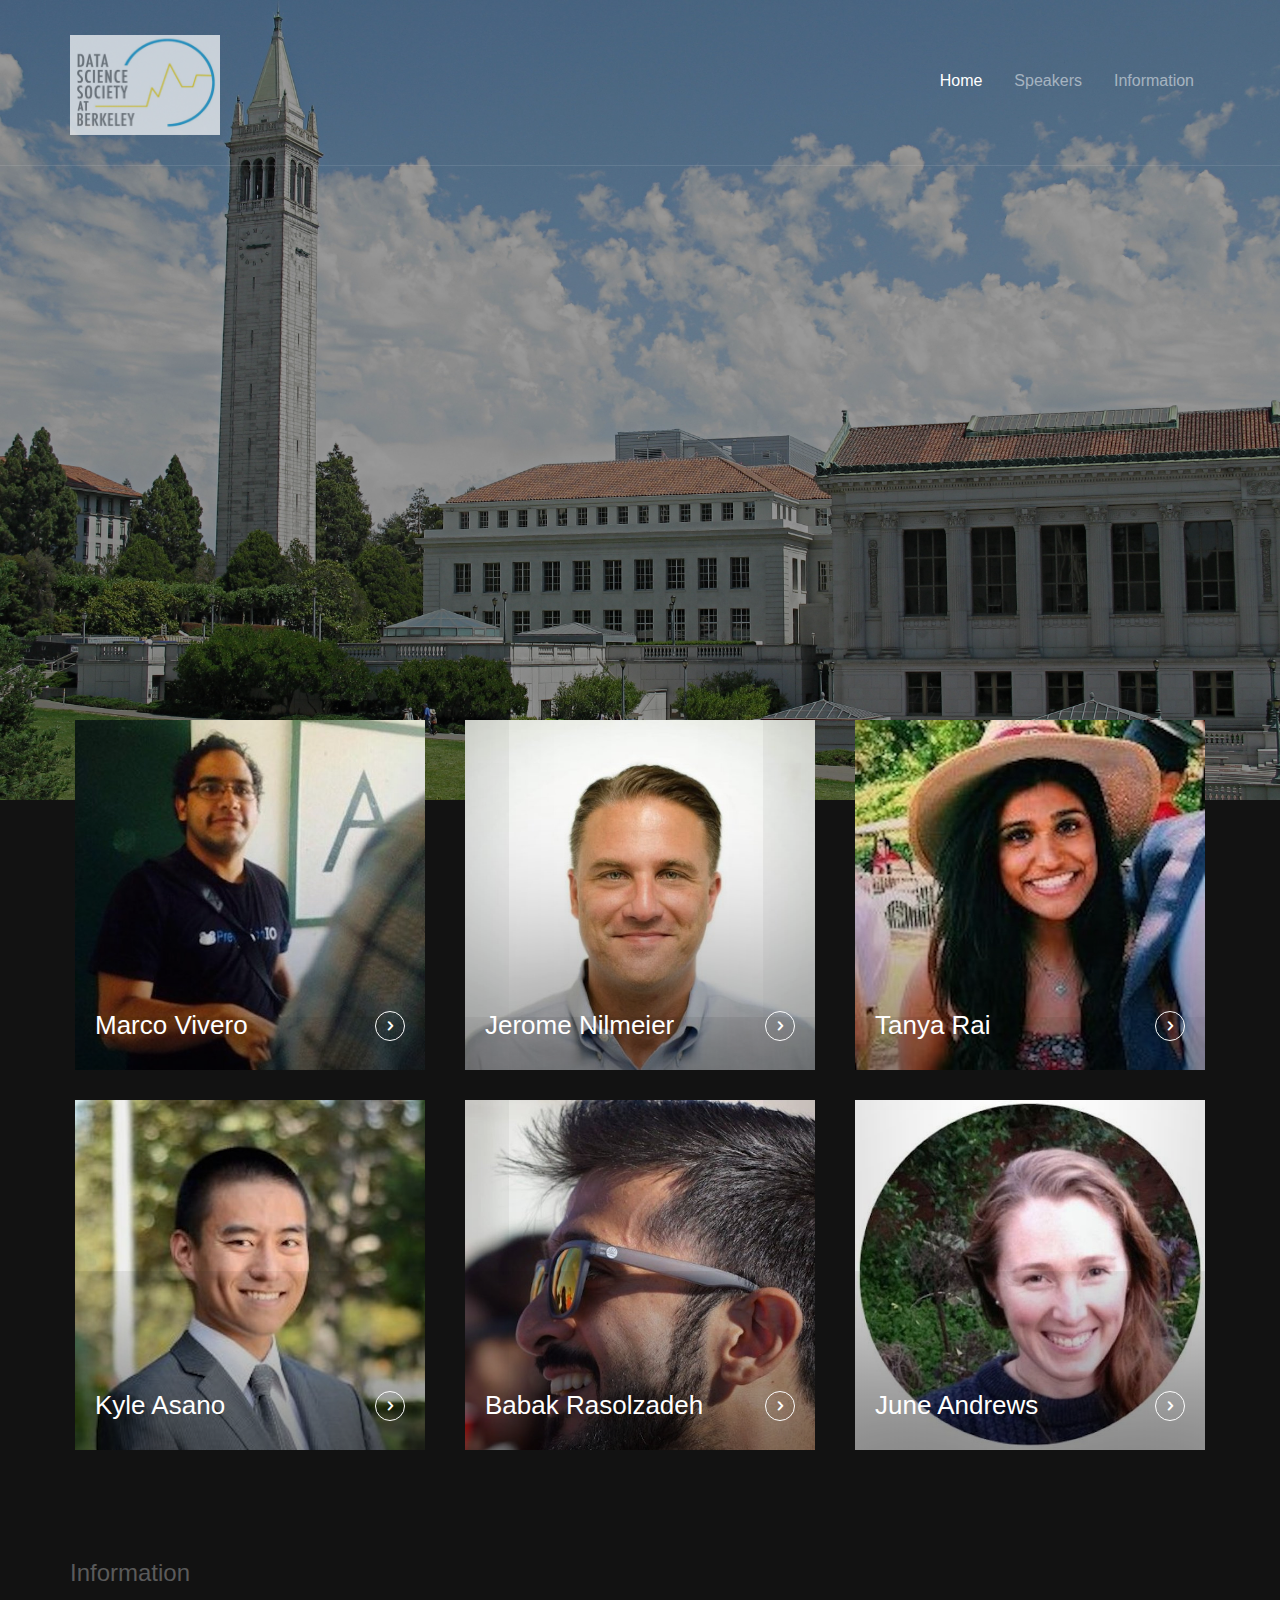
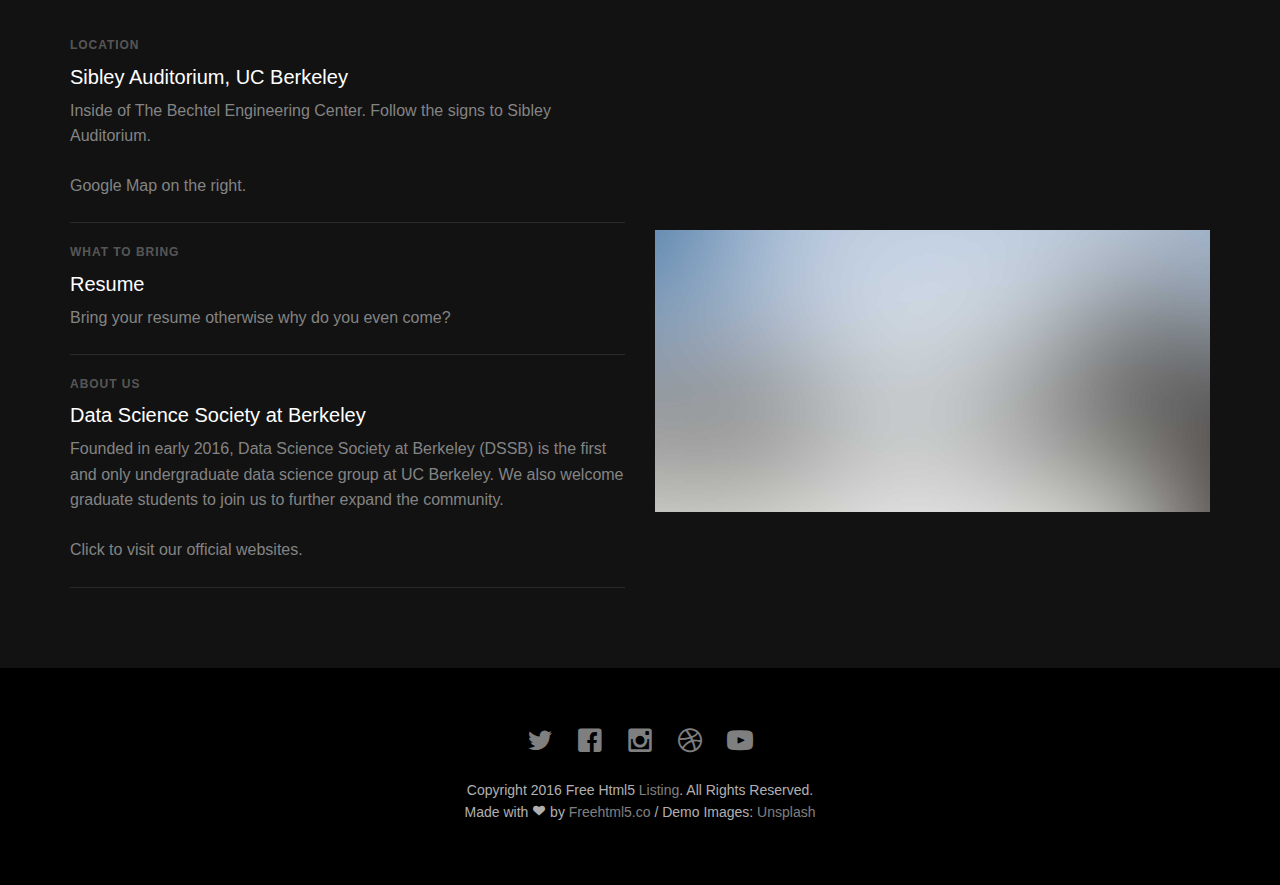
==== listing/index.html @ 156d8759 "updated google map" ====
<!DOCTYPE html>
<!--[if lt IE 7]>      <html class="no-js lt-ie9 lt-ie8 lt-ie7"> <![endif]-->
<!--[if IE 7]>         <html class="no-js lt-ie9 lt-ie8"> <![endif]-->
<!--[if IE 8]>         <html class="no-js lt-ie9"> <![endif]-->
<!--[if gt IE 8]><!--> <html class="no-js"> <!--<![endif]-->
	<head>
	<meta charset="utf-8">
	<meta http-equiv="X-UA-Compatible" content="IE=edge">
	<title>Listing &mdash; 100% Free Fully Responsive HTML5 Template by FREEHTML5.co</title>
	<meta name="viewport" content="width=device-width, initial-scale=1">
	<meta name="description" content="Free HTML5 Template by FREEHTML5.CO" />
	<meta name="keywords" content="free html5, free template, free bootstrap, html5, css3, mobile first, responsive" />
	<meta name="author" content="FREEHTML5.CO" />

  <!-- 
	//////////////////////////////////////////////////////

	FREE HTML5 TEMPLATE 
	DESIGNED & DEVELOPED by FREEHTML5.CO
		
	Website: 		http://freehtml5.co/
	Email: 			info@freehtml5.co
	Twitter: 		http://twitter.com/fh5co
	Facebook: 		https://www.facebook.com/fh5co

	//////////////////////////////////////////////////////
	 -->

  	<!-- Facebook and Twitter integration -->
	<meta property="og:title" content=""/>
	<meta property="og:image" content=""/>
	<meta property="og:url" content=""/>
	<meta property="og:site_name" content=""/>
	<meta property="og:description" content=""/>
	<meta name="twitter:title" content="" />
	<meta name="twitter:image" content="" />
	<meta name="twitter:url" content="" />
	<meta name="twitter:card" content="" />

	<!-- Place favicon.ico and apple-touch-icon.png in the root directory -->
	<link rel="shortcut icon" href="favicon.ico">

	<!-- <link href='https://fonts.googleapis.com/css?family=Open+Sans:400,700,300' rel='stylesheet' type='text/css'> -->
	
	<!-- Animate.css -->
	<link rel="stylesheet" href="css/animate.css">
	<!-- Icomoon Icon Fonts-->
	<link rel="stylesheet" href="css/icomoon.css">
	<!-- Bootstrap  -->
	<link rel="stylesheet" href="css/bootstrap.css">
	<!-- Superfish -->
	<link rel="stylesheet" href="css/superfish.css">

	<link rel="stylesheet" href="css/style.css">


	<!-- Modernizr JS -->
	<script src="js/modernizr-2.6.2.min.js"></script>
	<!-- FOR IE9 below -->
	<!--[if lt IE 9]>
	<script src="js/respond.min.js"></script>
	<![endif]-->

	</head>
	<body>
		<div id="fh5co-wrapper">
		<div id="fh5co-page">
		<div id="fh5co-header">
			<header id="fh5co-header-section">
				<div class="container">
					<div class="nav-header">
						<a href="#" class="js-fh5co-nav-toggle fh5co-nav-toggle"><i></i></a>
						<h1 id="fh5co-logo"><a href="index.html"><img src="images/dssb_logo.jpg" alt="Data Science Society at Berkeley" width="150" height="100" id="dssb_logo"></a></h1>
						<!-- START #fh5co-menu-wrap -->
						<nav id="fh5co-menu-wrap" role="navigation">
							<ul class="sf-menu" id="fh5co-primary-menu">
								<li class="active">
									<a href="#home">Home</a>
								</li>
								<li>
									<a href="#speakers">Speakers</a>
								</li>
								<li>
									<a href="#info">Information</a>
								</li>
							</ul>
						</nav>
					</div>
				</div>
			</header>
			
		</div>
		
		
		<div class="fh5co-hero" id="home">
			<div class="fh5co-overlay"></div>
			<div class="fh5co-cover text-center" data-stellar-background-ratio="0.5" style="background-image: url(images/ucberkeley_campus.jpg);">
				<div class="desc animate-box">
					<h2><strong>Data Science Career Panel</strong></h2>
					<h4>Saturday, December 3rd, Sibley Auditorium, UC Berkeley</h4>
					<!-- <span>Lovely Crafted by <a href="http://frehtml5.co/" target="_blank" class="fh5co-site-name">FREEHTML5.co</a></span> -->
					<span><a class="btn btn-primary btn-lg" href="#speakers">Get Started</a></span>
				</div>
			</div>
		</div>


		<div class="fh5co-listing" id="speakers">
			<div class="container">
				<div class="row">
					<div class="col-md-4 col-sm-4 fh5co-item-wrap">
						<a class="fh5co-listing-item">
							<img src="images/marco_vivero.jpg" alt="Marco Vivero" class="img-responsive">
							<div class="fh5co-listing-copy">
								<h2>Marco Vivero</h2>
								<span class="icon">
									<i class="icon-chevron-right"></i>
								</span>
							</div>
						</a>
					</div>
					<div class="col-md-4 col-sm-4 fh5co-item-wrap">
						<a class="fh5co-listing-item">
							<img src="images/jerome_nilmeier.jpg" alt="Jerome Nilmeier" class="img-responsive">
							<div class="fh5co-listing-copy">
								<h2>Jerome Nilmeier</h2>
								<span class="icon">
									<i class="icon-chevron-right"></i>
								</span>
							</div>
						</a>
					</div>
					<div class="col-md-4 col-sm-4 fh5co-item-wrap">
						<a class="fh5co-listing-item">
							<img src="images/tanya_rai.jpg" alt="Tanya Rai" class="img-responsive">
							<div class="fh5co-listing-copy">
								<h2>Tanya Rai</h2>
								<span class="icon">
									<i class="icon-chevron-right"></i>
								</span>
							</div>
						</a>
					</div>
					
					<!-- END 3 row -->

					<div class="col-md-4 col-sm-4 fh5co-item-wrap">
						<a class="fh5co-listing-item">
							<img src="images/kyle_asano.jpg" alt="Kyle Asano" class="img-responsive">
							<div class="fh5co-listing-copy">
								<h2>Kyle Asano</h2>
								<span class="icon">
									<i class="icon-chevron-right"></i>
								</span>
							</div>
						</a>
					</div>
					<div class="col-md-4 col-sm-4 fh5co-item-wrap">
						<a class="fh5co-listing-item">
							<img src="images/babak_rasolzadeh.jpg" alt="Babak Rasolzadeh" class="img-responsive">
							<div class="fh5co-listing-copy">
								<h2>Babak Rasolzadeh</h2>
								<span class="icon">
									<i class="icon-chevron-right"></i>
								</span>
							</div>
						</a>
					</div>
					<div class="col-md-4 col-sm-4 fh5co-item-wrap">
						<a class="fh5co-listing-item">
							<img src="images/june_andrews.jpg" alt="June Andrews" class="img-responsive">
							<div class="fh5co-listing-copy">
								<h2>June Andrews</h2>
								<span class="icon">
									<i class="icon-chevron-right"></i>
								</span>
							</div>
						</a>
					</div>
					<!-- END 3 row -->


				</div>
			</div>
		</div>


		<div class="fh5co-section" id="info">
			<div class="container">
				<div class="row">
					<div class="col-md-6 fh5co-news">
						<h3>Information</h3>
						<ul>
							<li>
								<a href="https://www.google.com/maps/dir//37.8740258,-122.2583907/@37.8723093,-122.2579789,15z?hl=en">
									<span class="fh5co-date">Location</span>
									<h3>Sibley Auditorium, UC Berkeley</h3>
									<p>Inside of The Bechtel Engineering Center. Follow the signs to Sibley Auditorium.</p>
									<p>Google Map on the right.</p>
								</a>
							</li>
							<li>
								<a href="#">
									<span class="fh5co-date">What to Bring</span>
									<h3>Resume</h3>
									<p>Bring your resume otherwise why do you even come?</p>
								</a>
							</li>
							<li>
								<a href="http://dssberkeley.org">
									<span class="fh5co-date">About Us</span>
									<h3>Data Science Society at Berkeley</h3>
									<p>Founded in early 2016, Data Science Society at Berkeley (DSSB) is the first and only undergraduate data science group at UC Berkeley. We also welcome graduate students to join us to further expand the community.</p>
									<p>Click to visit our official websites.</p>
								</a>
							</li>
						</ul>
					</div>
					<div class="col-md-6 fh5co-testimonial">
						<div class="map height-250">
			                <iframe id="google-map" width="100%" height="100%" frameborder="0" scrolling="no" marginheight="0" marginwidth="0" src="https://maps.google.com/maps?f=q&amp;source=s_q&amp;hl=en&amp;geocode=&amp;q=Sibley,+Auditorium,+Berkeley,+CA&amp;aq=0&amp;oq=twitter&amp;sll=37.8713074,-122.261338,17&amp;sspn=0.128789,0.264187&amp;ie=UTF8&amp;hq=Wheeler,+Hall,+Berkeley,+CA&amp;t=m&amp;z=15&amp;iwloc=A&amp;output=embed"></iframe>
			                <br />
			                <small>
			                    <a href="https://maps.google.com/maps?f=q&amp;source=embed&amp;hl=en&amp;geocode=&amp;q=Wheeler,+Hall,+Berkeley,+CA&amp;aq=0&amp;oq=twitter&amp;sll=37.8713074,-122.261338,17&amp;sspn=0.128789,0.264187&amp;ie=UTF8&amp;hq=Wheeler,+Hall,+Berkeley,+CA&amp;t=m&amp;z=15&amp;iwloc=A"></a>
			                </small>
			                </iframe>
			            </div>
			            <div id="dssb height-250">
			            	<img src="images/cover_bg_1.jpg" alt="Free HTML5 Bootstrap Template by FreeHTML5.co" class="img-responsive">
			            </div>
					</div>
				</div>
			</div>
		</div>
		
		<footer>
			<div id="footer">
				<div class="container">
					<div class="row">
						<div class="col-md-6 col-md-offset-3 text-center">
							<p class="fh5co-social-icons">
								<a href="#"><i class="icon-twitter2"></i></a>
								<a href="#"><i class="icon-facebook2"></i></a>
								<a href="#"><i class="icon-instagram"></i></a>
								<a href="#"><i class="icon-dribbble2"></i></a>
								<a href="#"><i class="icon-youtube"></i></a>
							</p>
							<p>Copyright 2016 Free Html5 <a href="#">Listing</a>. All Rights Reserved. <br>Made with <i class="icon-heart3"></i> by <a href="http://freehtml5.co/" target="_blank">Freehtml5.co</a> / Demo Images: <a href="https://unsplash.com/" target="_blank">Unsplash</a></p>
						</div>
					</div>
				</div>
			</div>
		</footer>
	

	</div>
	<!-- END fh5co-page -->

	</div>
	<!-- END fh5co-wrapper -->

	<!-- jQuery -->


	<script src="js/jquery.min.js"></script>
	<!-- jQuery Easing -->
	<script src="js/jquery.easing.1.3.js"></script>
	<!-- Bootstrap -->
	<script src="js/bootstrap.min.js"></script>
	<!-- Waypoints -->
	<script src="js/jquery.waypoints.min.js"></script>
	<!-- Stellar -->
	<script src="js/jquery.stellar.min.js"></script>
	<!-- Superfish -->
	<script src="js/hoverIntent.js"></script>
	<script src="js/superfish.js"></script>

	<!-- Main JS -->
	<script src="js/main.js"></script>

	</body>
</html>
---- listing/css/icomoon.css ----
@font-face {
    font-family: 'icomoon';
    src:    url('fonts/icomoon.eot?1oniuf');
    src:    url('fonts/icomoon.eot?1oniuf#iefix') format('embedded-opentype'),
        url('fonts/icomoon.ttf?1oniuf') format('truetype'),
        url('fonts/icomoon.woff?1oniuf') format('woff'),
        url('fonts/icomoon.svg?1oniuf#icomoon') format('svg');
    font-weight: normal;
    font-style: normal;
}

[class^="icon-"], [class*=" icon-"] {
    /* use !important to prevent issues with browser extensions that change fonts */
    font-family: 'icomoon' !important;
    speak: none;
    font-style: normal;
    font-weight: normal;
    font-variant: normal;
    text-transform: none;
    line-height: 1;

    /* Better Font Rendering =========== */
    -webkit-font-smoothing: antialiased;
    -moz-osx-font-smoothing: grayscale;
}

.icon-mobile:before {
    content: "\e000";
}
.icon-laptop:before {
    content: "\e001";
}
.icon-desktop:before {
    content: "\e002";
}
.icon-tablet:before {
    content: "\e003";
}
.icon-phone:before {
    content: "\e004";
}
.icon-document:before {
    content: "\e005";
}
.icon-documents:before {
    content: "\e006";
}
.icon-search:before {
    content: "\e007";
}
.icon-clipboard:before {
    content: "\e008";
}
.icon-newspaper:before {
    content: "\e009";
}
.icon-notebook:before {
    content: "\e00a";
}
.icon-book-open:before {
    content: "\e00b";
}
.icon-browser:before {
    content: "\e00c";
}
.icon-calendar:before {
    content: "\e00d";
}
.icon-presentation:before {
    content: "\e00e";
}
.icon-picture:before {
    content: "\e00f";
}
.icon-pictures:before {
    content: "\e010";
}
.icon-video:before {
    content: "\e011";
}
.icon-camera:before {
    content: "\e012";
}
.icon-printer:before {
    content: "\e013";
}
.icon-toolbox:before {
    content: "\e014";
}
.icon-briefcase:before {
    content: "\e015";
}
.icon-wallet:before {
    content: "\e016";
}
.icon-gift:before {
    content: "\e017";
}
.icon-bargraph:before {
    content: "\e018";
}
.icon-grid:before {
    content: "\e019";
}
.icon-expand:before {
    content: "\e01a";
}
.icon-focus:before {
    content: "\e01b";
}
.icon-edit:before {
    content: "\e01c";
}
.icon-adjustments:before {
    content: "\e01d";
}
.icon-ribbon:before {
    content: "\e01e";
}
.icon-hourglass:before {
    content: "\e01f";
}
.icon-lock:before {
    content: "\e020";
}
.icon-megaphone:before {
    content: "\e021";
}
.icon-shield:before {
    content: "\e022";
}
.icon-trophy:before {
    content: "\e023";
}
.icon-flag:before {
    content: "\e024";
}
.icon-map:before {
    content: "\e025";
}
.icon-puzzle:before {
    content: "\e026";
}
.icon-basket:before {
    content: "\e027";
}
.icon-envelope:before {
    content: "\e028";
}
.icon-streetsign:before {
    content: "\e029";
}
.icon-telescope:before {
    content: "\e02a";
}
.icon-gears:before {
    content: "\e02b";
}
.icon-key:before {
    content: "\e02c";
}
.icon-paperclip:before {
    content: "\e02d";
}
.icon-attachment:before {
    content: "\e02e";
}
.icon-pricetags:before {
    content: "\e02f";
}
.icon-lightbulb:before {
    content: "\e030";
}
.icon-layers:before {
    content: "\e031";
}
.icon-pencil:before {
    content: "\e032";
}
.icon-tools:before {
    content: "\e033";
}
.icon-tools-2:before {
    content: "\e034";
}
.icon-scissors:before {
    content: "\e035";
}
.icon-paintbrush:before {
    content: "\e036";
}
.icon-magnifying-glass:before {
    content: "\e037";
}
.icon-circle-compass:before {
    content: "\e038";
}
.icon-linegraph:before {
    content: "\e039";
}
.icon-mic:before {
    content: "\e03a";
}
.icon-strategy:before {
    content: "\e03b";
}
.icon-beaker:before {
    content: "\e03c";
}
.icon-caution:before {
    content: "\e03d";
}
.icon-recycle:before {
    content: "\e03e";
}
.icon-anchor:before {
    content: "\e03f";
}
.icon-profile-male:before {
    content: "\e040";
}
.icon-profile-female:before {
    content: "\e041";
}
.icon-bike:before {
    content: "\e042";
}
.icon-wine:before {
    content: "\e043";
}
.icon-hotairballoon:before {
    content: "\e044";
}
.icon-globe:before {
    content: "\e045";
}
.icon-genius:before {
    content: "\e046";
}
.icon-map-pin:before {
    content: "\e047";
}
.icon-dial:before {
    content: "\e048";
}
.icon-chat:before {
    content: "\e049";
}
.icon-heart:before {
    content: "\e04a";
}
.icon-cloud:before {
    content: "\e04b";
}
.icon-upload:before {
    content: "\e04c";
}
.icon-download:before {
    content: "\e04d";
}
.icon-target:before {
    content: "\e04e";
}
.icon-hazardous:before {
    content: "\e04f";
}
.icon-piechart:before {
    content: "\e050";
}
.icon-speedometer:before {
    content: "\e051";
}
.icon-global:before {
    content: "\e052";
}
.icon-compass:before {
    content: "\e053";
}
.icon-lifesaver:before {
    content: "\e054";
}
.icon-clock:before {
    content: "\e055";
}
.icon-aperture:before {
    content: "\e056";
}
.icon-quote:before {
    content: "\e057";
}
.icon-scope:before {
    content: "\e058";
}
.icon-alarmclock:before {
    content: "\e059";
}
.icon-refresh:before {
    content: "\e05a";
}
.icon-happy:before {
    content: "\e05b";
}
.icon-sad:before {
    content: "\e05c";
}
.icon-facebook:before {
    content: "\e05d";
}
.icon-twitter:before {
    content: "\e05e";
}
.icon-googleplus:before {
    content: "\e05f";
}
.icon-rss:before {
    content: "\e060";
}
.icon-tumblr:before {
    content: "\e061";
}
.icon-linkedin:before {
    content: "\e062";
}
.icon-dribbble:before {
    content: "\e063";
}
.icon-box2:before {
    content: "\ea82";
}
.icon-write:before {
    content: "\ea83";
}
.icon-clock2:before {
    content: "\ea84";
}
.icon-reply2:before {
    content: "\ea85";
}
.icon-reply-all2:before {
    content: "\ea86";
}
.icon-forward2:before {
    content: "\ea87";
}
.icon-flag2:before {
    content: "\ea88";
}
.icon-search2:before {
    content: "\ea89";
}
.icon-trash2:before {
    content: "\ea8a";
}
.icon-envelope2:before {
    content: "\ea8b";
}
.icon-bubble:before {
    content: "\ea8c";
}
.icon-bubbles:before {
    content: "\ea8d";
}
.icon-user2:before {
    content: "\ea8e";
}
.icon-users2:before {
    content: "\ea8f";
}
.icon-cloud2:before {
    content: "\ea90";
}
.icon-download2:before {
    content: "\ea91";
}
.icon-upload2:before {
    content: "\ea92";
}
.icon-rain:before {
    content: "\ea93";
}
.icon-sun:before {
    content: "\ea94";
}
.icon-moon2:before {
    content: "\ea95";
}
.icon-bell2:before {
    content: "\ea96";
}
.icon-folder2:before {
    content: "\ea97";
}
.icon-pin2:before {
    content: "\ea98";
}
.icon-sound2:before {
    content: "\ea99";
}
.icon-microphone:before {
    content: "\ea9a";
}
.icon-camera2:before {
    content: "\ea9b";
}
.icon-image2:before {
    content: "\ea9c";
}
.icon-cog2:before {
    content: "\ea9d";
}
.icon-calendar2:before {
    content: "\ea9e";
}
.icon-book2:before {
    content: "\ea9f";
}
.icon-map-marker:before {
    content: "\eaa0";
}
.icon-store:before {
    content: "\eaa1";
}
.icon-support:before {
    content: "\eaa2";
}
.icon-tag2:before {
    content: "\eaa3";
}
.icon-heart2:before {
    content: "\eaa4";
}
.icon-video-camera:before {
    content: "\eaa5";
}
.icon-trophy2:before {
    content: "\eaa6";
}
.icon-cart:before {
    content: "\eaa7";
}
.icon-eye2:before {
    content: "\eaa8";
}
.icon-cancel:before {
    content: "\eaa9";
}
.icon-chart:before {
    content: "\eaaa";
}
.icon-target2:before {
    content: "\eaab";
}
.icon-printer2:before {
    content: "\eaac";
}
.icon-location2:before {
    content: "\eaad";
}
.icon-bookmark2:before {
    content: "\eaae";
}
.icon-monitor:before {
    content: "\eaaf";
}
.icon-cross2:before {
    content: "\eab0";
}
.icon-plus2:before {
    content: "\eab1";
}
.icon-left:before {
    content: "\eab2";
}
.icon-up:before {
    content: "\eab3";
}
.icon-browser2:before {
    content: "\eab4";
}
.icon-windows:before {
    content: "\eab5";
}
.icon-switch2:before {
    content: "\eab6";
}
.icon-dashboard:before {
    content: "\eab7";
}
.icon-play:before {
    content: "\eab8";
}
.icon-fast-forward:before {
    content: "\eab9";
}
.icon-next:before {
    content: "\eaba";
}
.icon-refresh2:before {
    content: "\eabb";
}
.icon-film:before {
    content: "\eabc";
}
.icon-home2:before {
    content: "\eabd";
}
.icon-add-to-list:before {
    content: "\e901";
}
.icon-classic-computer:before {
    content: "\e902";
}
.icon-controller-fast-backward:before {
    content: "\e903";
}
.icon-creative-commons-attribution:before {
    content: "\e904";
}
.icon-creative-commons-noderivs:before {
    content: "\e905";
}
.icon-creative-commons-noncommercial-eu:before {
    content: "\e906";
}
.icon-creative-commons-noncommercial-us:before {
    content: "\e907";
}
.icon-creative-commons-public-domain:before {
    content: "\e908";
}
.icon-creative-commons-remix:before {
    content: "\e909";
}
.icon-creative-commons-share:before {
    content: "\e90a";
}
.icon-creative-commons-sharealike:before {
    content: "\e90b";
}
.icon-creative-commons:before {
    content: "\e90c";
}
.icon-document-landscape:before {
    content: "\e90d";
}
.icon-remove-user:before {
    content: "\e90e";
}
.icon-warning:before {
    content: "\e90f";
}
.icon-arrow-bold-down:before {
    content: "\e910";
}
.icon-arrow-bold-left:before {
    content: "\e911";
}
.icon-arrow-bold-right:before {
    content: "\e912";
}
.icon-arrow-bold-up:before {
    content: "\e913";
}
.icon-arrow-down:before {
    content: "\e914";
}
.icon-arrow-left:before {
    content: "\e915";
}
.icon-arrow-long-down:before {
    content: "\e916";
}
.icon-arrow-long-left:before {
    content: "\e917";
}
.icon-arrow-long-right:before {
    content: "\e918";
}
.icon-arrow-long-up:before {
    content: "\e919";
}
.icon-arrow-right:before {
    content: "\e91a";
}
.icon-arrow-up:before {
    content: "\e91b";
}
.icon-arrow-with-circle-down:before {
    content: "\e91c";
}
.icon-arrow-with-circle-left:before {
    content: "\e91d";
}
.icon-arrow-with-circle-right:before {
    content: "\e91e";
}
.icon-arrow-with-circle-up:before {
    content: "\e91f";
}
.icon-bookmark:before {
    content: "\e920";
}
.icon-bookmarks:before {
    content: "\e921";
}
.icon-chevron-down:before {
    content: "\e922";
}
.icon-chevron-left:before {
    content: "\e923";
}
.icon-chevron-right:before {
    content: "\e924";
}
.icon-chevron-small-down:before {
    content: "\e925";
}
.icon-chevron-small-left:before {
    content: "\e926";
}
.icon-chevron-small-right:before {
    content: "\e927";
}
.icon-chevron-small-up:before {
    content: "\e928";
}
.icon-chevron-thin-down:before {
    content: "\e929";
}
.icon-chevron-thin-left:before {
    content: "\e92a";
}
.icon-chevron-thin-right:before {
    content: "\e92b";
}
.icon-chevron-thin-up:before {
    content: "\e92c";
}
.icon-chevron-up:before {
    content: "\e92d";
}
.icon-chevron-with-circle-down:before {
    content: "\e92e";
}
.icon-chevron-with-circle-left:before {
    content: "\e92f";
}
.icon-chevron-with-circle-right:before {
    content: "\e930";
}
.icon-chevron-with-circle-up:before {
    content: "\e931";
}
.icon-cloud3:before {
    content: "\e932";
}
.icon-controller-fast-forward:before {
    content: "\e933";
}
.icon-controller-jump-to-start:before {
    content: "\e934";
}
.icon-controller-next:before {
    content: "\e935";
}
.icon-controller-paus:before {
    content: "\e936";
}
.icon-controller-play:before {
    content: "\e937";
}
.icon-controller-record:before {
    content: "\e938";
}
.icon-controller-stop:before {
    content: "\e939";
}
.icon-controller-volume:before {
    content: "\e93a";
}
.icon-dot-single:before {
    content: "\e93b";
}
.icon-dots-three-horizontal:before {
    content: "\e93c";
}
.icon-dots-three-vertical:before {
    content: "\e93d";
}
.icon-dots-two-horizontal:before {
    content: "\e93e";
}
.icon-dots-two-vertical:before {
    content: "\e93f";
}
.icon-download3:before {
    content: "\e940";
}
.icon-emoji-flirt:before {
    content: "\e941";
}
.icon-flow-branch:before {
    content: "\e942";
}
.icon-flow-cascade:before {
    content: "\e943";
}
.icon-flow-line:before {
    content: "\e944";
}
.icon-flow-parallel:before {
    content: "\e945";
}
.icon-flow-tree:before {
    content: "\e946";
}
.icon-install:before {
    content: "\e947";
}
.icon-layers2:before {
    content: "\e948";
}
.icon-open-book:before {
    content: "\e949";
}
.icon-resize-100:before {
    content: "\e94a";
}
.icon-resize-full-screen:before {
    content: "\e94b";
}
.icon-save:before {
    content: "\e94c";
}
.icon-select-arrows:before {
    content: "\e94d";
}
.icon-sound-mute:before {
    content: "\e94e";
}
.icon-sound:before {
    content: "\e94f";
}
.icon-trash:before {
    content: "\e950";
}
.icon-triangle-down:before {
    content: "\e951";
}
.icon-triangle-left:before {
    content: "\e952";
}
.icon-triangle-right:before {
    content: "\e953";
}
.icon-triangle-up:before {
    content: "\e954";
}
.icon-uninstall:before {
    content: "\e955";
}
.icon-upload-to-cloud:before {
    content: "\e956";
}
.icon-upload3:before {
    content: "\e957";
}
.icon-add-user:before {
    content: "\e958";
}
.icon-address:before {
    content: "\e959";
}
.icon-adjust:before {
    content: "\e95a";
}
.icon-air:before {
    content: "\e95b";
}
.icon-aircraft-landing:before {
    content: "\e95c";
}
.icon-aircraft-take-off:before {
    content: "\e95d";
}
.icon-aircraft:before {
    content: "\e95e";
}
.icon-align-bottom:before {
    content: "\e95f";
}
.icon-align-horizontal-middle:before {
    content: "\e960";
}
.icon-align-left:before {
    content: "\e961";
}
.icon-align-right:before {
    content: "\e962";
}
.icon-align-top:before {
    content: "\e963";
}
.icon-align-vertical-middle:before {
    content: "\e964";
}
.icon-archive:before {
    content: "\e965";
}
.icon-area-graph:before {
    content: "\e966";
}
.icon-attachment2:before {
    content: "\e967";
}
.icon-awareness-ribbon:before {
    content: "\e968";
}
.icon-back-in-time:before {
    content: "\e969";
}
.icon-back:before {
    content: "\e96a";
}
.icon-bar-graph:before {
    content: "\e96b";
}
.icon-battery:before {
    content: "\e96c";
}
.icon-beamed-note:before {
    content: "\e96d";
}
.icon-bell:before {
    content: "\e96e";
}
.icon-blackboard:before {
    content: "\e96f";
}
.icon-block:before {
    content: "\e970";
}
.icon-book:before {
    content: "\e971";
}
.icon-bowl:before {
    content: "\e972";
}
.icon-box:before {
    content: "\e973";
}
.icon-briefcase2:before {
    content: "\e974";
}
.icon-browser3:before {
    content: "\e975";
}
.icon-brush:before {
    content: "\e976";
}
.icon-bucket:before {
    content: "\e977";
}
.icon-cake:before {
    content: "\e978";
}
.icon-calculator:before {
    content: "\e979";
}
.icon-calendar3:before {
    content: "\e97a";
}
.icon-camera3:before {
    content: "\e97b";
}
.icon-ccw:before {
    content: "\e97c";
}
.icon-chat2:before {
    content: "\e97d";
}
.icon-check:before {
    content: "\e97e";
}
.icon-circle-with-cross:before {
    content: "\e97f";
}
.icon-circle-with-minus:before {
    content: "\e980";
}
.icon-circle-with-plus:before {
    content: "\e981";
}
.icon-circle:before {
    content: "\e982";
}
.icon-circular-graph:before {
    content: "\e983";
}
.icon-clapperboard:before {
    content: "\e984";
}
.icon-clipboard2:before {
    content: "\e985";
}
.icon-clock3:before {
    content: "\e986";
}
.icon-code:before {
    content: "\e987";
}
.icon-cog:before {
    content: "\e988";
}
.icon-colours:before {
    content: "\e989";
}
.icon-compass2:before {
    content: "\e98a";
}
.icon-copy:before {
    content: "\e98b";
}
.icon-credit-card:before {
    content: "\e98c";
}
.icon-credit:before {
    content: "\e98d";
}
.icon-cross:before {
    content: "\e98e";
}
.icon-cup:before {
    content: "\e98f";
}
.icon-cw:before {
    content: "\e990";
}
.icon-cycle:before {
    content: "\e991";
}
.icon-database:before {
    content: "\e992";
}
.icon-dial-pad:before {
    content: "\e993";
}
.icon-direction:before {
    content: "\e994";
}
.icon-document2:before {
    content: "\e995";
}
.icon-documents2:before {
    content: "\e996";
}
.icon-drink:before {
    content: "\e997";
}
.icon-drive:before {
    content: "\e998";
}
.icon-drop:before {
    content: "\e999";
}
.icon-edit2:before {
    content: "\e99a";
}
.icon-email:before {
    content: "\e99b";
}
.icon-emoji-happy:before {
    content: "\e99c";
}
.icon-emoji-neutral:before {
    content: "\e99d";
}
.icon-emoji-sad:before {
    content: "\e99e";
}
.icon-erase:before {
    content: "\e99f";
}
.icon-eraser:before {
    content: "\e9a0";
}
.icon-export:before {
    content: "\e9a1";
}
.icon-eye:before {
    content: "\e9a2";
}
.icon-feather:before {
    content: "\e9a3";
}
.icon-flag3:before {
    content: "\e9a4";
}
.icon-flash:before {
    content: "\e9a5";
}
.icon-flashlight:before {
    content: "\e9a6";
}
.icon-flat-brush:before {
    content: "\e9a7";
}
.icon-folder-images:before {
    content: "\e9a8";
}
.icon-folder-music:before {
    content: "\e9a9";
}
.icon-folder-video:before {
    content: "\e9aa";
}
.icon-folder:before {
    content: "\e9ab";
}
.icon-forward:before {
    content: "\e9ac";
}
.icon-funnel:before {
    content: "\e9ad";
}
.icon-game-controller:before {
    content: "\e9ae";
}
.icon-gauge:before {
    content: "\e9af";
}
.icon-globe2:before {
    content: "\e9b0";
}
.icon-graduation-cap:before {
    content: "\e9b1";
}
.icon-grid2:before {
    content: "\e9b2";
}
.icon-hair-cross:before {
    content: "\e9b3";
}
.icon-hand:before {
    content: "\e9b4";
}
.icon-heart-outlined:before {
    content: "\e9b5";
}
.icon-heart3:before {
    content: "\e9b6";
}
.icon-help-with-circle:before {
    content: "\e9b7";
}
.icon-help:before {
    content: "\e9b8";
}
.icon-home:before {
    content: "\e9b9";
}
.icon-hour-glass:before {
    content: "\e9ba";
}
.icon-image-inverted:before {
    content: "\e9bb";
}
.icon-image:before {
    content: "\e9bc";
}
.icon-images:before {
    content: "\e9bd";
}
.icon-inbox:before {
    content: "\e9be";
}
.icon-infinity:before {
    content: "\e9bf";
}
.icon-info-with-circle:before {
    content: "\e9c0";
}
.icon-info:before {
    content: "\e9c1";
}
.icon-key2:before {
    content: "\e9c2";
}
.icon-keyboard:before {
    content: "\e9c3";
}
.icon-lab-flask:before {
    content: "\e9c4";
}
.icon-landline:before {
    content: "\e9c5";
}
.icon-language:before {
    content: "\e9c6";
}
.icon-laptop2:before {
    content: "\e9c7";
}
.icon-leaf:before {
    content: "\e9c8";
}
.icon-level-down:before {
    content: "\e9c9";
}
.icon-level-up:before {
    content: "\e9ca";
}
.icon-lifebuoy:before {
    content: "\e9cb";
}
.icon-light-bulb:before {
    content: "\e9cc";
}
.icon-light-down:before {
    content: "\e9cd";
}
.icon-light-up:before {
    content: "\e9ce";
}
.icon-line-graph:before {
    content: "\e9cf";
}
.icon-link:before {
    content: "\e9d0";
}
.icon-list:before {
    content: "\e9d1";
}
.icon-location-pin:before {
    content: "\e9d2";
}
.icon-location:before {
    content: "\e9d3";
}
.icon-lock-open:before {
    content: "\e9d4";
}
.icon-lock2:before {
    content: "\e9d5";
}
.icon-log-out:before {
    content: "\e9d6";
}
.icon-login:before {
    content: "\e9d7";
}
.icon-loop:before {
    content: "\e9d8";
}
.icon-magnet:before {
    content: "\e9d9";
}
.icon-magnifying-glass2:before {
    content: "\e9da";
}
.icon-mail:before {
    content: "\e9db";
}
.icon-man:before {
    content: "\e9dc";
}
.icon-map2:before {
    content: "\e9dd";
}
.icon-mask:before {
    content: "\e9de";
}
.icon-medal:before {
    content: "\e9df";
}
.icon-megaphone2:before {
    content: "\e9e0";
}
.icon-menu:before {
    content: "\e9e1";
}
.icon-message:before {
    content: "\e9e2";
}
.icon-mic2:before {
    content: "\e9e3";
}
.icon-minus:before {
    content: "\e9e4";
}
.icon-mobile2:before {
    content: "\e9e5";
}
.icon-modern-mic:before {
    content: "\e9e6";
}
.icon-moon:before {
    content: "\e9e7";
}
.icon-mouse:before {
    content: "\e9e8";
}
.icon-music:before {
    content: "\e9e9";
}
.icon-network:before {
    content: "\e9ea";
}
.icon-new-message:before {
    content: "\e9eb";
}
.icon-new:before {
    content: "\e9ec";
}
.icon-news:before {
    content: "\e9ed";
}
.icon-note:before {
    content: "\e9ee";
}
.icon-notification:before {
    content: "\e9ef";
}
.icon-old-mobile:before {
    content: "\e9f0";
}
.icon-old-phone:before {
    content: "\e9f1";
}
.icon-palette:before {
    content: "\e9f2";
}
.icon-paper-plane:before {
    content: "\e9f3";
}
.icon-pencil2:before {
    content: "\e9f4";
}
.icon-phone2:before {
    content: "\e9f5";
}
.icon-pie-chart:before {
    content: "\e9f6";
}
.icon-pin:before {
    content: "\e9f7";
}
.icon-plus:before {
    content: "\e9f8";
}
.icon-popup:before {
    content: "\e9f9";
}
.icon-power-plug:before {
    content: "\e9fa";
}
.icon-price-ribbon:before {
    content: "\e9fb";
}
.icon-price-tag:before {
    content: "\e9fc";
}
.icon-print:before {
    content: "\e9fd";
}
.icon-progress-empty:before {
    content: "\e9fe";
}
.icon-progress-full:before {
    content: "\e9ff";
}
.icon-progress-one:before {
    content: "\ea00";
}
.icon-progress-two:before {
    content: "\ea01";
}
.icon-publish:before {
    content: "\ea02";
}
.icon-quote2:before {
    content: "\ea03";
}
.icon-radio:before {
    content: "\ea04";
}
.icon-reply-all:before {
    content: "\ea05";
}
.icon-reply:before {
    content: "\ea06";
}
.icon-retweet:before {
    content: "\ea07";
}
.icon-rocket:before {
    content: "\ea08";
}
.icon-round-brush:before {
    content: "\ea09";
}
.icon-rss2:before {
    content: "\ea0a";
}
.icon-ruler:before {
    content: "\ea0b";
}
.icon-scissors2:before {
    content: "\ea0c";
}
.icon-share-alternitive:before {
    content: "\ea0d";
}
.icon-share:before {
    content: "\ea0e";
}
.icon-shareable:before {
    content: "\ea0f";
}
.icon-shield2:before {
    content: "\ea10";
}
.icon-shop:before {
    content: "\ea11";
}
.icon-shopping-bag:before {
    content: "\ea12";
}
.icon-shopping-basket:before {
    content: "\ea13";
}
.icon-shopping-cart:before {
    content: "\ea14";
}
.icon-shuffle:before {
    content: "\ea15";
}
.icon-signal:before {
    content: "\ea16";
}
.icon-sound-mix:before {
    content: "\ea17";
}
.icon-sports-club:before {
    content: "\ea18";
}
.icon-spreadsheet:before {
    content: "\ea19";
}
.icon-squared-cross:before {
    content: "\ea1a";
}
.icon-squared-minus:before {
    content: "\ea1b";
}
.icon-squared-plus:before {
    content: "\ea1c";
}
.icon-star-outlined:before {
    content: "\ea1d";
}
.icon-star:before {
    content: "\ea1e";
}
.icon-stopwatch:before {
    content: "\ea1f";
}
.icon-suitcase:before {
    content: "\ea20";
}
.icon-swap:before {
    content: "\ea21";
}
.icon-sweden:before {
    content: "\ea22";
}
.icon-switch:before {
    content: "\ea23";
}
.icon-tablet2:before {
    content: "\ea24";
}
.icon-tag:before {
    content: "\ea25";
}
.icon-text-document-inverted:before {
    content: "\ea26";
}
.icon-text-document:before {
    content: "\ea27";
}
.icon-text:before {
    content: "\ea28";
}
.icon-thermometer:before {
    content: "\ea29";
}
.icon-thumbs-down:before {
    content: "\ea2a";
}
.icon-thumbs-up:before {
    content: "\ea2b";
}
.icon-thunder-cloud:before {
    content: "\ea2c";
}
.icon-ticket:before {
    content: "\ea2d";
}
.icon-time-slot:before {
    content: "\ea2e";
}
.icon-tools2:before {
    content: "\ea2f";
}
.icon-traffic-cone:before {
    content: "\ea30";
}
.icon-tree:before {
    content: "\ea31";
}
.icon-trophy3:before {
    content: "\ea32";
}
.icon-tv:before {
    content: "\ea33";
}
.icon-typing:before {
    content: "\ea34";
}
.icon-unread:before {
    content: "\ea35";
}
.icon-untag:before {
    content: "\ea36";
}
.icon-user:before {
    content: "\ea37";
}
.icon-users:before {
    content: "\ea38";
}
.icon-v-card:before {
    content: "\ea39";
}
.icon-video2:before {
    content: "\ea3a";
}
.icon-vinyl:before {
    content: "\ea3b";
}
.icon-voicemail:before {
    content: "\ea3c";
}
.icon-wallet2:before {
    content: "\ea3d";
}
.icon-water:before {
    content: "\ea3e";
}
.icon-500px-with-circle:before {
    content: "\ea3f";
}
.icon-500px:before {
    content: "\ea40";
}
.icon-basecamp:before {
    content: "\ea41";
}
.icon-behance:before {
    content: "\ea42";
}
.icon-creative-cloud:before {
    content: "\ea43";
}
.icon-dropbox:before {
    content: "\ea44";
}
.icon-evernote:before {
    content: "\ea45";
}
.icon-flattr:before {
    content: "\ea46";
}
.icon-foursquare:before {
    content: "\ea47";
}
.icon-google-drive:before {
    content: "\ea48";
}
.icon-google-hangouts:before {
    content: "\ea49";
}
.icon-grooveshark:before {
    content: "\ea4a";
}
.icon-icloud:before {
    content: "\ea4b";
}
.icon-mixi:before {
    content: "\ea4c";
}
.icon-onedrive:before {
    content: "\ea4d";
}
.icon-paypal:before {
    content: "\ea4e";
}
.icon-picasa:before {
    content: "\ea4f";
}
.icon-qq:before {
    content: "\ea50";
}
.icon-rdio-with-circle:before {
    content: "\ea51";
}
.icon-renren:before {
    content: "\ea52";
}
.icon-scribd:before {
    content: "\ea53";
}
.icon-sina-weibo:before {
    content: "\ea54";
}
.icon-skype-with-circle:before {
    content: "\ea55";
}
.icon-skype:before {
    content: "\ea56";
}
.icon-slideshare:before {
    content: "\ea57";
}
.icon-smashing:before {
    content: "\ea58";
}
.icon-soundcloud:before {
    content: "\ea59";
}
.icon-spotify-with-circle:before {
    content: "\ea5a";
}
.icon-spotify:before {
    content: "\ea5b";
}
.icon-swarm:before {
    content: "\ea5c";
}
.icon-vine-with-circle:before {
    content: "\ea5d";
}
.icon-vine:before {
    content: "\ea5e";
}
.icon-vk-alternitive:before {
    content: "\ea5f";
}
.icon-vk-with-circle:before {
    content: "\ea60";
}
.icon-vk:before {
    content: "\ea61";
}
.icon-xing-with-circle:before {
    content: "\ea62";
}
.icon-xing:before {
    content: "\ea63";
}
.icon-yelp:before {
    content: "\ea64";
}
.icon-dribbble-with-circle:before {
    content: "\ea65";
}
.icon-dribbble2:before {
    content: "\ea66";
}
.icon-facebook-with-circle:before {
    content: "\ea67";
}
.icon-facebook2:before {
    content: "\ea68";
}
.icon-flickr-with-circle:before {
    content: "\ea69";
}
.icon-flickr:before {
    content: "\ea6a";
}
.icon-github-with-circle:before {
    content: "\ea6b";
}
.icon-github:before {
    content: "\ea6c";
}
.icon-google-with-circle:before {
    content: "\ea6d";
}
.icon-google:before {
    content: "\ea6e";
}
.icon-instagram-with-circle:before {
    content: "\ea6f";
}
.icon-instagram:before {
    content: "\ea70";
}
.icon-lastfm-with-circle:before {
    content: "\ea71";
}
.icon-lastfm:before {
    content: "\ea72";
}
.icon-linkedin-with-circle:before {
    content: "\ea73";
}
.icon-linkedin2:before {
    content: "\ea74";
}
.icon-pinterest-with-circle:before {
    content: "\ea75";
}
.icon-pinterest:before {
    content: "\ea76";
}
.icon-rdio:before {
    content: "\ea77";
}
.icon-stumbleupon-with-circle:before {
    content: "\ea78";
}
.icon-stumbleupon:before {
    content: "\ea79";
}
.icon-tumblr-with-circle:before {
    content: "\ea7a";
}
.icon-tumblr2:before {
    content: "\ea7b";
}
.icon-twitter-with-circle:before {
    content: "\ea7c";
}
.icon-twitter2:before {
    content: "\ea7d";
}
.icon-vimeo-with-circle:before {
    content: "\ea7e";
}
.icon-vimeo:before {
    content: "\ea7f";
}
.icon-youtube-with-circle:before {
    content: "\ea80";
}
.icon-youtube:before {
    content: "\ea81";
}
.icon-home3:before {
    content: "\eabe";
}
.icon-home22:before {
    content: "\eabf";
}
.icon-home32:before {
    content: "\eac0";
}
.icon-office:before {
    content: "\eac1";
}
.icon-newspaper2:before {
    content: "\eac2";
}
.icon-pencil3:before {
    content: "\eac3";
}
.icon-pencil22:before {
    content: "\eac4";
}
.icon-quill:before {
    content: "\eac5";
}
.icon-pen:before {
    content: "\eac6";
}
.icon-blog:before {
    content: "\eac7";
}
.icon-eyedropper:before {
    content: "\eac8";
}
.icon-droplet:before {
    content: "\eac9";
}
.icon-paint-format:before {
    content: "\eaca";
}
.icon-image3:before {
    content: "\eacb";
}
.icon-images2:before {
    content: "\eacc";
}
.icon-camera4:before {
    content: "\eacd";
}
.icon-headphones:before {
    content: "\eace";
}
.icon-music2:before {
    content: "\eacf";
}
.icon-play2:before {
    content: "\ead0";
}
.icon-film2:before {
    content: "\ead1";
}
.icon-video-camera2:before {
    content: "\ead2";
}
.icon-dice:before {
    content: "\ead3";
}
.icon-pacman:before {
    content: "\ead4";
}
.icon-spades:before {
    content: "\ead5";
}
.icon-clubs:before {
    content: "\ead6";
}
.icon-diamonds:before {
    content: "\ead7";
}
.icon-bullhorn:before {
    content: "\ead8";
}
.icon-connection:before {
    content: "\ead9";
}
.icon-podcast:before {
    content: "\eada";
}
.icon-feed:before {
    content: "\eadb";
}
.icon-mic3:before {
    content: "\eadc";
}
.icon-book3:before {
    content: "\eadd";
}
.icon-books:before {
    content: "\eade";
}
.icon-library:before {
    content: "\eadf";
}
.icon-file-text:before {
    content: "\eae0";
}
.icon-profile:before {
    content: "\eae1";
}
.icon-file-empty:before {
    content: "\eae2";
}
.icon-files-empty:before {
    content: "\eae3";
}
.icon-file-text2:before {
    content: "\eae4";
}
.icon-file-picture:before {
    content: "\eae5";
}
.icon-file-music:before {
    content: "\eae6";
}
.icon-file-play:before {
    content: "\eae7";
}
.icon-file-video:before {
    content: "\eae8";
}
.icon-file-zip:before {
    content: "\eae9";
}
.icon-copy2:before {
    content: "\eaea";
}
.icon-paste:before {
    content: "\eaeb";
}
.icon-stack:before {
    content: "\eaec";
}
.icon-folder3:before {
    content: "\eaed";
}
.icon-folder-open:before {
    content: "\eaee";
}
.icon-folder-plus:before {
    content: "\eaef";
}
.icon-folder-minus:before {
    content: "\eaf0";
}
.icon-folder-download:before {
    content: "\eaf1";
}
.icon-folder-upload:before {
    content: "\eaf2";
}
.icon-price-tag2:before {
    content: "\eaf3";
}
.icon-price-tags:before {
    content: "\eaf4";
}
.icon-barcode:before {
    content: "\eaf5";
}
.icon-qrcode:before {
    content: "\eaf6";
}
.icon-ticket2:before {
    content: "\eaf7";
}
.icon-cart2:before {
    content: "\eaf8";
}
.icon-coin-dollar:before {
    content: "\eaf9";
}
.icon-coin-euro:before {
    content: "\eafa";
}
.icon-coin-pound:before {
    content: "\eafb";
}
.icon-coin-yen:before {
    content: "\eafc";
}
.icon-credit-card2:before {
    content: "\eafd";
}
.icon-calculator2:before {
    content: "\eafe";
}
.icon-lifebuoy2:before {
    content: "\eaff";
}
.icon-phone3:before {
    content: "\eb00";
}
.icon-phone-hang-up:before {
    content: "\eb01";
}
.icon-address-book:before {
    content: "\eb02";
}
.icon-envelop:before {
    content: "\eb03";
}
.icon-pushpin:before {
    content: "\eb04";
}
.icon-location3:before {
    content: "\eb05";
}
.icon-location22:before {
    content: "\eb06";
}
.icon-compass3:before {
    content: "\eb07";
}
.icon-compass22:before {
    content: "\eb08";
}
.icon-map3:before {
    content: "\eb09";
}
.icon-map22:before {
    content: "\eb0a";
}
.icon-history:before {
    content: "\eb0b";
}
.icon-clock4:before {
    content: "\eb0c";
}
.icon-clock22:before {
    content: "\eb0d";
}
.icon-alarm:before {
    content: "\eb0e";
}
.icon-bell3:before {
    content: "\eb0f";
}
.icon-stopwatch2:before {
    content: "\eb10";
}
.icon-calendar4:before {
    content: "\eb11";
}
.icon-printer3:before {
    content: "\eb12";
}
.icon-keyboard2:before {
    content: "\eb13";
}
.icon-display:before {
    content: "\eb14";
}
.icon-laptop3:before {
    content: "\eb15";
}
.icon-mobile3:before {
    content: "\eb16";
}
.icon-mobile22:before {
    content: "\eb17";
}
.icon-tablet3:before {
    content: "\eb18";
}
.icon-tv2:before {
    content: "\eb19";
}
.icon-drawer:before {
    content: "\eb1a";
}
.icon-drawer2:before {
    content: "\eb1b";
}
.icon-box-add:before {
    content: "\eb1c";
}
.icon-box-remove:before {
    content: "\eb1d";
}
.icon-download4:before {
    content: "\eb1e";
}
.icon-upload4:before {
    content: "\eb1f";
}
.icon-floppy-disk:before {
    content: "\eb20";
}
.icon-drive2:before {
    content: "\eb21";
}
.icon-database2:before {
    content: "\eb22";
}
.icon-undo:before {
    content: "\eb23";
}
.icon-redo:before {
    content: "\eb24";
}
.icon-undo2:before {
    content: "\eb25";
}
.icon-redo2:before {
    content: "\eb26";
}
.icon-forward3:before {
    content: "\eb27";
}
.icon-reply3:before {
    content: "\eb28";
}
.icon-bubble2:before {
    content: "\eb29";
}
.icon-bubbles2:before {
    content: "\eb2a";
}
.icon-bubbles22:before {
    content: "\eb2b";
}
.icon-bubble22:before {
    content: "\eb2c";
}
.icon-bubbles3:before {
    content: "\eb2d";
}
.icon-bubbles4:before {
    content: "\eb2e";
}
.icon-user3:before {
    content: "\eb2f";
}
.icon-users3:before {
    content: "\eb30";
}
.icon-user-plus:before {
    content: "\eb31";
}
.icon-user-minus:before {
    content: "\eb32";
}
.icon-user-check:before {
    content: "\eb33";
}
.icon-user-tie:before {
    content: "\eb34";
}
.icon-quotes-left:before {
    content: "\eb35";
}
.icon-quotes-right:before {
    content: "\eb36";
}
.icon-hour-glass2:before {
    content: "\eb37";
}
.icon-spinner:before {
    content: "\eb38";
}
.icon-spinner2:before {
    content: "\eb39";
}
.icon-spinner3:before {
    content: "\eb3a";
}
.icon-spinner4:before {
    content: "\eb3b";
}
.icon-spinner5:before {
    content: "\eb3c";
}
.icon-spinner6:before {
    content: "\eb3d";
}
.icon-spinner7:before {
    content: "\eb3e";
}
.icon-spinner8:before {
    content: "\eb3f";
}
.icon-spinner9:before {
    content: "\eb40";
}
.icon-spinner10:before {
    content: "\eb41";
}
.icon-spinner11:before {
    content: "\eb42";
}
.icon-binoculars:before {
    content: "\eb43";
}
.icon-search3:before {
    content: "\eb44";
}
.icon-zoom-in:before {
    content: "\eb45";
}
.icon-zoom-out:before {
    content: "\eb46";
}
.icon-enlarge:before {
    content: "\eb47";
}
.icon-shrink:before {
    content: "\eb48";
}
.icon-enlarge2:before {
    content: "\eb49";
}
.icon-shrink2:before {
    content: "\eb4a";
}
.icon-key3:before {
    content: "\eb4b";
}
.icon-key22:before {
    content: "\eb4c";
}
.icon-lock3:before {
    content: "\eb4d";
}
.icon-unlocked:before {
    content: "\eb4e";
}
.icon-wrench:before {
    content: "\eb4f";
}
.icon-equalizer:before {
    content: "\eb50";
}
.icon-equalizer2:before {
    content: "\eb51";
}
.icon-cog3:before {
    content: "\eb52";
}
.icon-cogs:before {
    content: "\eb53";
}
.icon-hammer:before {
    content: "\eb54";
}
.icon-magic-wand:before {
    content: "\eb55";
}
.icon-aid-kit:before {
    content: "\eb56";
}
.icon-bug:before {
    content: "\eb57";
}
.icon-pie-chart2:before {
    content: "\eb58";
}
.icon-stats-dots:before {
    content: "\eb59";
}
.icon-stats-bars:before {
    content: "\eb5a";
}
.icon-stats-bars2:before {
    content: "\eb5b";
}
.icon-trophy4:before {
    content: "\eb5c";
}
.icon-gift2:before {
    content: "\eb5d";
}
.icon-glass:before {
    content: "\eb5e";
}
.icon-glass2:before {
    content: "\eb5f";
}
.icon-mug:before {
    content: "\eb60";
}
.icon-spoon-knife:before {
    content: "\eb61";
}
.icon-leaf2:before {
    content: "\eb62";
}
.icon-rocket2:before {
    content: "\eb63";
}
.icon-meter:before {
    content: "\eb64";
}
.icon-meter2:before {
    content: "\eb65";
}
.icon-hammer2:before {
    content: "\eb66";
}
.icon-fire:before {
    content: "\eb67";
}
.icon-lab:before {
    content: "\eb68";
}
.icon-magnet2:before {
    content: "\eb69";
}
.icon-bin:before {
    content: "\eb6a";
}
.icon-bin2:before {
    content: "\eb6b";
}
.icon-briefcase3:before {
    content: "\eb6c";
}
.icon-airplane:before {
    content: "\eb6d";
}
.icon-truck:before {
    content: "\eb6e";
}
.icon-road:before {
    content: "\eb6f";
}
.icon-accessibility:before {
    content: "\eb70";
}
.icon-target3:before {
    content: "\eb71";
}
.icon-shield3:before {
    content: "\eb72";
}
.icon-power:before {
    content: "\eb73";
}
.icon-switch3:before {
    content: "\eb74";
}
.icon-power-cord:before {
    content: "\eb75";
}
.icon-clipboard3:before {
    content: "\eb76";
}
.icon-list-numbered:before {
    content: "\eb77";
}
.icon-list2:before {
    content: "\eb78";
}
.icon-list22:before {
    content: "\eb79";
}
.icon-tree2:before {
    content: "\eb7a";
}
.icon-menu2:before {
    content: "\eb7b";
}
.icon-menu22:before {
    content: "\eb7c";
}
.icon-menu3:before {
    content: "\eb7d";
}
.icon-menu4:before {
    content: "\eb7e";
}
.icon-cloud4:before {
    content: "\eb7f";
}
.icon-cloud-download:before {
    content: "\eb80";
}
.icon-cloud-upload:before {
    content: "\eb81";
}
.icon-cloud-check:before {
    content: "\eb82";
}
.icon-download22:before {
    content: "\eb83";
}
.icon-upload22:before {
    content: "\eb84";
}
.icon-download32:before {
    content: "\eb85";
}
.icon-upload32:before {
    content: "\eb86";
}
.icon-sphere:before {
    content: "\eb87";
}
.icon-earth:before {
    content: "\eb88";
}
.icon-link2:before {
    content: "\eb89";
}
.icon-flag4:before {
    content: "\eb8a";
}
.icon-attachment3:before {
    content: "\eb8b";
}
.icon-eye3:before {
    content: "\eb8c";
}
.icon-eye-plus:before {
    content: "\eb8d";
}
.icon-eye-minus:before {
    content: "\eb8e";
}
.icon-eye-blocked:before {
    content: "\eb8f";
}
.icon-bookmark3:before {
    content: "\eb90";
}
.icon-bookmarks2:before {
    content: "\eb91";
}
.icon-sun2:before {
    content: "\eb92";
}
.icon-contrast:before {
    content: "\eb93";
}
.icon-brightness-contrast:before {
    content: "\eb94";
}
.icon-star-empty:before {
    content: "\eb95";
}
.icon-star-half:before {
    content: "\eb96";
}
.icon-star-full:before {
    content: "\eb97";
}
.icon-heart4:before {
    content: "\eb98";
}
.icon-heart-broken:before {
    content: "\eb99";
}
.icon-man2:before {
    content: "\eb9a";
}
.icon-woman:before {
    content: "\eb9b";
}
.icon-man-woman:before {
    content: "\eb9c";
}
.icon-happy2:before {
    content: "\eb9d";
}
.icon-happy22:before {
    content: "\eb9e";
}
.icon-smile:before {
    content: "\eb9f";
}
.icon-smile2:before {
    content: "\eba0";
}
.icon-tongue:before {
    content: "\eba1";
}
.icon-tongue2:before {
    content: "\eba2";
}
.icon-sad2:before {
    content: "\eba3";
}
.icon-sad22:before {
    content: "\eba4";
}
.icon-wink:before {
    content: "\eba5";
}
.icon-wink2:before {
    content: "\eba6";
}
.icon-grin:before {
    content: "\eba7";
}
.icon-grin2:before {
    content: "\eba8";
}
.icon-cool:before {
    content: "\eba9";
}
.icon-cool2:before {
    content: "\ebaa";
}
.icon-angry:before {
    content: "\ebab";
}
.icon-angry2:before {
    content: "\ebac";
}
.icon-evil:before {
    content: "\ebad";
}
.icon-evil2:before {
    content: "\ebae";
}
.icon-shocked:before {
    content: "\ebaf";
}
.icon-shocked2:before {
    content: "\ebb0";
}
.icon-baffled:before {
    content: "\ebb1";
}
.icon-baffled2:before {
    content: "\ebb2";
}
.icon-confused:before {
    content: "\ebb3";
}
.icon-confused2:before {
    content: "\ebb4";
}
.icon-neutral:before {
    content: "\ebb5";
}
.icon-neutral2:before {
    content: "\ebb6";
}
.icon-hipster:before {
    content: "\ebb7";
}
.icon-hipster2:before {
    content: "\ebb8";
}
.icon-wondering:before {
    content: "\ebb9";
}
.icon-wondering2:before {
    content: "\ebba";
}
.icon-sleepy:before {
    content: "\ebbb";
}
.icon-sleepy2:before {
    content: "\ebbc";
}
.icon-frustrated:before {
    content: "\ebbd";
}
.icon-frustrated2:before {
    content: "\ebbe";
}
.icon-crying:before {
    content: "\ebbf";
}
.icon-crying2:before {
    content: "\ebc0";
}
.icon-point-up:before {
    content: "\ebc1";
}
.icon-point-right:before {
    content: "\ebc2";
}
.icon-point-down:before {
    content: "\ebc3";
}
.icon-point-left:before {
    content: "\ebc4";
}
.icon-warning2:before {
    content: "\ebc5";
}
.icon-notification2:before {
    content: "\ebc6";
}
.icon-question:before {
    content: "\ebc7";
}
.icon-plus3:before {
    content: "\ebc8";
}
.icon-minus2:before {
    content: "\ebc9";
}
.icon-info2:before {
    content: "\ebca";
}
.icon-cancel-circle:before {
    content: "\ebcb";
}
.icon-blocked:before {
    content: "\ebcc";
}
.icon-cross3:before {
    content: "\ebcd";
}
.icon-checkmark:before {
    content: "\ebce";
}
.icon-checkmark2:before {
    content: "\ebcf";
}
.icon-spell-check:before {
    content: "\ebd0";
}
.icon-enter:before {
    content: "\ebd1";
}
.icon-exit:before {
    content: "\ebd2";
}
.icon-play22:before {
    content: "\ebd3";
}
.icon-pause:before {
    content: "\ebd4";
}
.icon-stop:before {
    content: "\ebd5";
}
.icon-previous:before {
    content: "\ebd6";
}
.icon-next2:before {
    content: "\ebd7";
}
.icon-backward:before {
    content: "\ebd8";
}
.icon-forward22:before {
    content: "\ebd9";
}
.icon-play3:before {
    content: "\ebda";
}
.icon-pause2:before {
    content: "\ebdb";
}
.icon-stop2:before {
    content: "\ebdc";
}
.icon-backward2:before {
    content: "\ebdd";
}
.icon-forward32:before {
    content: "\ebde";
}
.icon-first:before {
    content: "\ebdf";
}
.icon-last:before {
    content: "\ebe0";
}
.icon-previous2:before {
    content: "\ebe1";
}
.icon-next22:before {
    content: "\ebe2";
}
.icon-eject:before {
    content: "\ebe3";
}
.icon-volume-high:before {
    content: "\ebe4";
}
.icon-volume-medium:before {
    content: "\ebe5";
}
.icon-volume-low:before {
    content: "\ebe6";
}
.icon-volume-mute:before {
    content: "\ebe7";
}
.icon-volume-mute2:before {
    content: "\ebe8";
}
.icon-volume-increase:before {
    content: "\ebe9";
}
.icon-volume-decrease:before {
    content: "\ebea";
}
.icon-loop2:before {
    content: "\ebeb";
}
.icon-loop22:before {
    content: "\ebec";
}
.icon-infinite:before {
    content: "\ebed";
}
.icon-shuffle2:before {
    content: "\ebee";
}
.icon-arrow-up-left:before {
    content: "\ebef";
}
.icon-arrow-up2:before {
    content: "\ebf0";
}
.icon-arrow-up-right:before {
    content: "\ebf1";
}
.icon-arrow-right2:before {
    content: "\ebf2";
}
.icon-arrow-down-right:before {
    content: "\ebf3";
}
.icon-arrow-down2:before {
    content: "\ebf4";
}
.icon-arrow-down-left:before {
    content: "\ebf5";
}
.icon-arrow-left2:before {
    content: "\ebf6";
}
.icon-arrow-up-left2:before {
    content: "\ebf7";
}
.icon-arrow-up22:before {
    content: "\ebf8";
}
.icon-arrow-up-right2:before {
    content: "\ebf9";
}
.icon-arrow-right22:before {
    content: "\ebfa";
}
.icon-arrow-down-right2:before {
    content: "\ebfb";
}
.icon-arrow-down22:before {
    content: "\ebfc";
}
.icon-arrow-down-left2:before {
    content: "\ebfd";
}
.icon-arrow-left22:before {
    content: "\ebfe";
}
.icon-circle-up:before {
    content: "\e900";
}
.icon-circle-right:before {
    content: "\ebff";
}
.icon-circle-down:before {
    content: "\ec00";
}
.icon-circle-left:before {
    content: "\ec01";
}
.icon-tab:before {
    content: "\ec02";
}
.icon-move-up:before {
    content: "\ec03";
}
.icon-move-down:before {
    content: "\ec04";
}
.icon-sort-alpha-asc:before {
    content: "\ec05";
}
.icon-sort-alpha-desc:before {
    content: "\ec06";
}
.icon-sort-numeric-asc:before {
    content: "\ec07";
}
.icon-sort-numberic-desc:before {
    content: "\ec08";
}
.icon-sort-amount-asc:before {
    content: "\ec09";
}
.icon-sort-amount-desc:before {
    content: "\ec0a";
}
.icon-command:before {
    content: "\ec0b";
}
.icon-shift:before {
    content: "\ec0c";
}
.icon-ctrl:before {
    content: "\ec0d";
}
.icon-opt:before {
    content: "\ec0e";
}
.icon-checkbox-checked:before {
    content: "\ec0f";
}
.icon-checkbox-unchecked:before {
    content: "\ec10";
}
.icon-radio-checked:before {
    content: "\ec11";
}
.icon-radio-checked2:before {
    content: "\ec12";
}
.icon-radio-unchecked:before {
    content: "\ec13";
}
.icon-crop:before {
    content: "\ec14";
}
.icon-make-group:before {
    content: "\ec15";
}
.icon-ungroup:before {
    content: "\ec16";
}
.icon-scissors3:before {
    content: "\ec17";
}
.icon-filter:before {
    content: "\ec18";
}
.icon-font:before {
    content: "\ec19";
}
.icon-ligature:before {
    content: "\ec1a";
}
.icon-ligature2:before {
    content: "\ec1b";
}
.icon-text-height:before {
    content: "\ec1c";
}
.icon-text-width:before {
    content: "\ec1d";
}
.icon-font-size:before {
    content: "\ec1e";
}
.icon-bold:before {
    content: "\ec1f";
}
.icon-underline:before {
    content: "\ec20";
}
.icon-italic:before {
    content: "\ec21";
}
.icon-strikethrough:before {
    content: "\ec22";
}
.icon-omega:before {
    content: "\ec23";
}
.icon-sigma:before {
    content: "\ec24";
}
.icon-page-break:before {
    content: "\ec25";
}
.icon-superscript:before {
    content: "\ec26";
}
.icon-subscript:before {
    content: "\ec27";
}
.icon-superscript2:before {
    content: "\ec28";
}
.icon-subscript2:before {
    content: "\ec29";
}
.icon-text-color:before {
    content: "\ec2a";
}
.icon-pagebreak:before {
    content: "\ec2b";
}
.icon-clear-formatting:before {
    content: "\ec2c";
}
.icon-table:before {
    content: "\ec2d";
}
.icon-table2:before {
    content: "\ec2e";
}
.icon-insert-template:before {
    content: "\ec2f";
}
.icon-pilcrow:before {
    content: "\ec30";
}
.icon-ltr:before {
    content: "\ec31";
}
.icon-rtl:before {
    content: "\ec32";
}
.icon-section:before {
    content: "\ec33";
}
.icon-paragraph-left:before {
    content: "\ec34";
}
.icon-paragraph-center:before {
    content: "\ec35";
}
.icon-paragraph-right:before {
    content: "\ec36";
}
.icon-paragraph-justify:before {
    content: "\ec37";
}
.icon-indent-increase:before {
    content: "\ec38";
}
.icon-indent-decrease:before {
    content: "\ec39";
}
.icon-share2:before {
    content: "\ec3a";
}
.icon-new-tab:before {
    content: "\ec3b";
}
.icon-embed:before {
    content: "\ec3c";
}
.icon-embed2:before {
    content: "\ec3d";
}
.icon-terminal:before {
    content: "\ec3e";
}
.icon-share22:before {
    content: "\ec3f";
}
.icon-mail2:before {
    content: "\ec40";
}
.icon-mail22:before {
    content: "\ec41";
}
.icon-mail3:before {
    content: "\ec42";
}
.icon-mail4:before {
    content: "\ec43";
}
.icon-amazon:before {
    content: "\ec44";
}
.icon-google2:before {
    content: "\ec45";
}
.icon-google22:before {
    content: "\ec46";
}
.icon-google3:before {
    content: "\ec47";
}
.icon-google-plus:before {
    content: "\ec48";
}
.icon-google-plus2:before {
    content: "\ec49";
}
.icon-google-plus3:before {
    content: "\ec4a";
}
.icon-hangouts:before {
    content: "\ec4b";
}
.icon-google-drive2:before {
    content: "\ec4c";
}
.icon-facebook3:before {
    content: "\ec4d";
}
.icon-facebook22:before {
    content: "\ec4e";
}
.icon-instagram2:before {
    content: "\ec4f";
}
.icon-whatsapp:before {
    content: "\ec50";
}
.icon-spotify2:before {
    content: "\ec51";
}
.icon-telegram:before {
    content: "\ec52";
}
.icon-twitter3:before {
    content: "\ec53";
}
.icon-vine2:before {
    content: "\ec54";
}
.icon-vk2:before {
    content: "\ec55";
}
.icon-renren2:before {
    content: "\ec56";
}
.icon-sina-weibo2:before {
    content: "\ec57";
}
.icon-rss3:before {
    content: "\ec58";
}
.icon-rss22:before {
    content: "\ec59";
}
.icon-youtube2:before {
    content: "\ec5a";
}
.icon-youtube22:before {
    content: "\ec5b";
}
.icon-twitch:before {
    content: "\ec5c";
}
.icon-vimeo2:before {
    content: "\ec5d";
}
.icon-vimeo22:before {
    content: "\ec5e";
}
.icon-lanyrd:before {
    content: "\ec5f";
}
.icon-flickr2:before {
    content: "\ec60";
}
.icon-flickr22:before {
    content: "\ec61";
}
.icon-flickr3:before {
    content: "\ec62";
}
.icon-flickr4:before {
    content: "\ec63";
}
.icon-dribbble3:before {
    content: "\ec64";
}
.icon-behance2:before {
    content: "\ec65";
}
.icon-behance22:before {
    content: "\ec66";
}
.icon-deviantart:before {
    content: "\ec67";
}
.icon-500px2:before {
    content: "\ec68";
}
.icon-steam:before {
    content: "\ec69";
}
.icon-steam2:before {
    content: "\ec6a";
}
.icon-dropbox2:before {
    content: "\ec6b";
}
.icon-onedrive2:before {
    content: "\ec6c";
}
.icon-github2:before {
    content: "\ec6d";
}
.icon-npm:before {
    content: "\ec6e";
}
.icon-basecamp2:before {
    content: "\ec6f";
}
.icon-trello:before {
    content: "\ec70";
}
.icon-wordpress:before {
    content: "\ec71";
}
.icon-joomla:before {
    content: "\ec72";
}
.icon-ello:before {
    content: "\ec73";
}
.icon-blogger:before {
    content: "\ec74";
}
.icon-blogger2:before {
    content: "\ec75";
}
.icon-tumblr3:before {
    content: "\ec76";
}
.icon-tumblr22:before {
    content: "\ec77";
}
.icon-yahoo:before {
    content: "\ec78";
}
.icon-yahoo2:before {
    content: "\ec79";
}
.icon-tux:before {
    content: "\ec7a";
}
.icon-appleinc:before {
    content: "\ec7b";
}
.icon-finder:before {
    content: "\ec7c";
}
.icon-android:before {
    content: "\ec7d";
}
.icon-windows2:before {
    content: "\ec7e";
}
.icon-windows8:before {
    content: "\ec7f";
}
.icon-soundcloud2:before {
    content: "\ec80";
}
.icon-soundcloud22:before {
    content: "\ec81";
}
.icon-skype2:before {
    content: "\ec82";
}
.icon-reddit:before {
    content: "\ec83";
}
.icon-hackernews:before {
    content: "\ec84";
}
.icon-wikipedia:before {
    content: "\ec85";
}
.icon-linkedin3:before {
    content: "\ec86";
}
.icon-linkedin22:before {
    content: "\ec87";
}
.icon-lastfm2:before {
    content: "\ec88";
}
.icon-lastfm22:before {
    content: "\ec89";
}
.icon-delicious:before {
    content: "\ec8a";
}
.icon-stumbleupon2:before {
    content: "\ec8b";
}
.icon-stumbleupon22:before {
    content: "\ec8c";
}
.icon-stackoverflow:before {
    content: "\ec8d";
}
.icon-pinterest2:before {
    content: "\ec8e";
}
.icon-pinterest22:before {
    content: "\ec8f";
}
.icon-xing2:before {
    content: "\ec90";
}
.icon-xing22:before {
    content: "\ec91";
}
.icon-flattr2:before {
    content: "\ec92";
}
.icon-foursquare2:before {
    content: "\ec93";
}
.icon-yelp2:before {
    content: "\ec94";
}
.icon-paypal2:before {
    content: "\ec95";
}
.icon-chrome:before {
    content: "\ec96";
}
.icon-firefox:before {
    content: "\ec97";
}
.icon-IE:before {
    content: "\ec98";
}
.icon-edge:before {
    content: "\ec99";
}
.icon-safari:before {
    content: "\ec9a";
}
.icon-opera:before {
    content: "\ec9b";
}
.icon-file-pdf:before {
    content: "\ec9c";
}
.icon-file-openoffice:before {
    content: "\ec9d";
}
.icon-file-word:before {
    content: "\ec9e";
}
.icon-file-excel:before {
    content: "\ec9f";
}
.icon-libreoffice:before {
    content: "\eca0";
}
.icon-html-five:before {
    content: "\eca1";
}
.icon-html-five2:before {
    content: "\eca2";
}
.icon-css3:before {
    content: "\eca3";
}
.icon-git:before {
    content: "\eca4";
}
.icon-codepen:before {
    content: "\eca5";
}
.icon-svg:before {
    content: "\eca6";
}
.icon-IcoMoon:before {
    content: "\eca7";
}
---- listing/css/superfish.css ----
/*** ESSENTIAL STYLES ***/
.sf-menu, .sf-menu * {
	margin: 0;
	padding: 0;
	list-style: none;
}
.sf-menu li {
	position: relative;
}
.sf-menu ul {
	position: absolute;
	display: none;
	top: 100%;
	right: 0;
	
	z-index: 99;
}
.sf-menu > li {
	float: left;
}
.sf-menu li:hover > ul,
.sf-menu li.sfHover > ul {
	display: block;
}

.sf-menu a {
	display: block;
	position: relative;
}
.sf-menu ul ul {
	top: 0;
	left: 100%;
}


/*** DEMO SKIN ***/
.sf-menu {
	float: left;
	margin-bottom: 1em;
}
.sf-menu ul {
	box-shadow: 2px 2px 6px rgba(0,0,0,.2);
	min-width: 12em; /* allow long menu items to determine submenu width */
	*width: 12em; /* no auto sub width for IE7, see white-space comment below */
}
.sf-menu a {
	border-left: 1px solid #fff;
	border-top: 1px solid #dFeEFF; /* fallback colour must use full shorthand */
	border-top: 1px solid rgba(255,255,255,.5);
	padding: .75em 1em;
	text-decoration: none;
	zoom: 1; /* IE7 */
}
.sf-menu a {
	color: #13a;
}
.sf-menu li {
	background: #BDD2FF;
	white-space: nowrap; /* no need for Supersubs plugin */
	*white-space: normal; /* ...unless you support IE7 (let it wrap) */
	-webkit-transition: background .2s;
	transition: background .2s;
}
.sf-menu ul li {
	background: #AABDE6;
}
.sf-menu ul ul li {
	background: #9AAEDB;
}
.sf-menu li:hover,
.sf-menu li.sfHover {
	background: #CFDEFF;
	/* only transition out, not in */
	-webkit-transition: none;
	transition: none;
}

/*** arrows (for all except IE7) **/
.sf-arrows .sf-with-ul {
	padding-right: 2.5em;
	*padding-right: 1em; /* no CSS arrows for IE7 (lack pseudo-elements) */
}
/* styling for both css and generated arrows */
.sf-arrows .sf-with-ul:after {
	content: '';
	position: absolute;
	top: 50%;
	right: 1em;
	margin-top: -3px;
	height: 0;
	width: 0;
	/* order of following 3 rules important for fallbacks to work */
	border: 5px solid transparent;
	border-top-color: #dFeEFF; /* edit this to suit design (no rgba in IE8) */
	border-top-color: rgba(255,255,255,.5);
}
.sf-arrows > li > .sf-with-ul:focus:after,
.sf-arrows > li:hover > .sf-with-ul:after,
.sf-arrows > .sfHover > .sf-with-ul:after {
	border-top-color: white; /* IE8 fallback colour */
}
/* styling for right-facing arrows */
.sf-arrows ul .sf-with-ul:after {
	margin-top: -5px;
	/*margin-right: -3px;*/
	border-color: transparent;
	border-left-color: #dFeEFF; /* edit this to suit design (no rgba in IE8) */
	border-left-color: rgba(255,255,255,.5);
}
.sf-arrows ul li > .sf-with-ul:focus:after,
.sf-arrows ul li:hover > .sf-with-ul:after,
.sf-arrows ul .sfHover > .sf-with-ul:after {
	border-left-color: white;
}
---- listing/css/style.css ----
@font-face {
  font-family: 'icomoon';
  src: url("../fonts/icomoon/icomoon.eot?srf3rx");
  src: url("../fonts/icomoon/icomoon.eot?srf3rx#iefix") format("embedded-opentype"), url("../fonts/icomoon/icomoon.ttf?srf3rx") format("truetype"), url("../fonts/icomoon/icomoon.woff?srf3rx") format("woff"), url("../fonts/icomoon/icomoon.svg?srf3rx#icomoon") format("svg");
  font-weight: normal;
  font-style: normal;
}
/* =======================================================
*
* 	Template Style 
*	Edit this section
*
* ======================================================= */
body {
  font-family: "Helvetica Neue", Helvetica, Arial, sans-serif;
  line-height: 1.6;
  font-size: 16px;
  background: #121212;
  color: #848484;
  font-weight: 300;
  overflow-x: hidden;
}
body.fh5co-offcanvas {
  overflow: hidden;
}

a {
  color: #fff;
  -webkit-transition: 0.5s;
  -o-transition: 0.5s;
  transition: 0.5s;
}
a:hover {
  text-decoration: none !important;
  color: #fff !important;
}

p, ul, ol {
  margin-bottom: 1.5em;
  font-size: 16px;
  color: #848484;
  font-family: "Helvetica Neue", Helvetica, Arial, sans-serif;
}

h1, h2, h3, h4, h5, h6 {
  color: #5a5a5a;
  font-family: "Helvetica Neue", Helvetica, Arial, sans-serif;
  font-weight: 400;
  margin: 0 0 30px 0;
}

figure {
  margin-bottom: 2em;
}

::-webkit-selection {
  color: #fcfcfc;
  background: #264E86;
}

::-moz-selection {
  color: #fcfcfc;
  background: #264E86;
}

::selection {
  color: #fcfcfc;
  background: #264E86;
}

#fh5co-header {
  position: relative;
  margin-bottom: 0;
  z-index: 9999999;
}

.fh5co-cover,
.fh5co-hero {
  position: relative;
  height: 800px;
}
@media screen and (max-width: 768px) {
  .fh5co-cover,
  .fh5co-hero {
    height: 700px;
  }
}
.fh5co-cover.fh5co-hero-2,
.fh5co-hero.fh5co-hero-2 {
  height: 600px;
}
.fh5co-cover.fh5co-hero-2 .fh5co-overlay,
.fh5co-hero.fh5co-hero-2 .fh5co-overlay {
  position: absolute !important;
  width: 100%;
  top: 0;
  left: 0;
  bottom: 0;
  right: 0;
  z-index: 1;
  background: rgba(0, 0, 0, 0.8);
}

.fh5co-overlay {
  position: absolute !important;
  width: 100%;
  top: 0;
  left: 0;
  bottom: 0;
  right: 0;
  z-index: 1;
  background: rgba(0, 0, 0, 0.4);
}

.fh5co-cover {
  background-size: cover;
  position: relative;
}
@media screen and (max-width: 768px) {
  .fh5co-cover {
    height: inherit;
    padding: 3em 0;
  }
}
.fh5co-cover .btn {
  padding: 1em 3em;
  opacity: .85;
}
.fh5co-cover.fh5co-cover_2 {
  height: 600px;
}
@media screen and (max-width: 768px) {
  .fh5co-cover.fh5co-cover_2 {
    heifght: inherit;
    padding: 3em 0;
  }
}
.fh5co-cover .desc {
  top: 50%;
  position: absolute;
  width: 100%;
  margin-top: -80px;
  z-index: 2;
  color: #fff;
}
@media screen and (max-width: 768px) {
  .fh5co-cover .desc {
    padding-left: 15px;
    padding-right: 15px;
  }
}
.fh5co-cover .desc h2 {
  color: #fff;
  font-size: 60px;
  margin-bottom: 30px;
  font-weight: 300 !important;
}
.fh5co-cover .desc h4 {
  color: #fff;
  font-size: 20px;
  margin-bottom: 30px;
}
.fh5co-cover .desc h2 strong {
  font-weight: 700;
}
@media screen and (max-width: 768px) {
  .fh5co-cover .desc h2 {
    font-size: 40px;
  }
}
.fh5co-cover .desc span {
  display: block;
  margin-bottom: 30px;
  font-size: 28px;
  letter-spacing: 1px;
}
.fh5co-cover .desc span a {
  color: #fff;
}
.fh5co-cover .desc span a:hover, .fh5co-cover .desc span a:focus {
  color: #fff !important;
}
.fh5co-cover .desc span a:hover.btn, .fh5co-cover .desc span a:focus.btn {
  border: 2px solid #fff !important;
  background: transparent !important;
}
.fh5co-cover .desc span a.fh5co-site-name {
  padding-bottom: 2px;
  border-bottom: 1px solid rgba(255, 255, 255, 0.7);
}

.fh5co-section {
  padding: 5em 0;
}
@media screen and (max-width: 768px) {
  .fh5co-section {
    padding: 3em 0;
  }
}

.fh5co-listing {
  float: left;
  position: relative;
  width: 100%;
  margin-top: -5em;
  padding-bottom: 5em;
}
.fh5co-listing .fh5co-item-wrap {
  padding-left: 20px;
  padding-right: 20px;
  margin-bottom: 30px;
  position: relative;
}
.fh5co-listing .fh5co-item-wrap .fh5co-listing-item {
  background: #fff;
  position: relative;
  display: block;
  width: 100%;
  height: 100%;
  cursor: pointer;
  overflow: hidden;
}
.fh5co-listing .fh5co-item-wrap .fh5co-listing-item:after {
  position: absolute;
  content: "";
  height: 100%;
  width: 100%;
  top: 0;
  z-index: 12;
  -webkit-box-shadow: inset 0px -126px 211px -69px rgba(0, 0, 0, 0.75);
  -moz-box-shadow: inset 0px -126px 211px -69px rgba(0, 0, 0, 0.75);
  box-shadow: inset 0px -126px 211px -69px rgba(0, 0, 0, 0.75);
  -webkit-transition: 0.3s;
  -o-transition: 0.3s;
  transition: 0.3s;
}
.fh5co-listing .fh5co-item-wrap .fh5co-listing-item img {
  position: relative;
  z-index: 10;
  -webkit-transition: 0.3s;
  -o-transition: 0.3s;
  transition: 0.3s;
  object-fit: cover;
}
.fh5co-listing .fh5co-item-wrap .fh5co-listing-item .fh5co-listing-copy {
  position: absolute;
  bottom: 0;
  left: 20px;
  right: 20px;
  z-index: 15;
  font-size: 16px;
}
.fh5co-listing .fh5co-item-wrap .fh5co-listing-item .fh5co-listing-copy h2 {
  color: #fff;
  font-size: 26px;
  -webkit-transition: 0.2s;
  -o-transition: 0.2s;
  transition: 0.2s;
}
.fh5co-listing .fh5co-item-wrap .fh5co-listing-item .fh5co-listing-copy .icon {
  display: block;
  position: absolute;
  right: 0;
  top: 0;
  bottom: 20px;
  width: 30px;
  height: 30px;
  border: 1px solid #fff;
  line-height: 32px;
  font-size: 16px;
  text-align: center;
  -webkit-border-radius: 50%;
  -moz-border-radius: 50%;
  -ms-border-radius: 50%;
  border-radius: 50%;
  -webkit-transition: 0.2s;
  -o-transition: 0.2s;
  transition: 0.2s;
}
.fh5co-listing .fh5co-item-wrap .fh5co-listing-item .fh5co-listing-copy .icon i {
  color: #fff;
}
.fh5co-listing .fh5co-item-wrap .fh5co-listing-item:hover img {
  -webkit-transform: scale(1.1);
  -moz-transform: scale(1.1);
  -ms-transform: scale(1.1);
  -o-transform: scale(1.1);
  transform: scale(1.1);
}
.fh5co-listing .fh5co-item-wrap .fh5co-listing-item:hover:after {
  -webkit-box-shadow: inset 0px -126px 311px -69px rgba(0, 0, 0, 0.95);
  -moz-box-shadow: inset 0px -126px 311px -69px rgba(0, 0, 0, 0.95);
  box-shadow: inset 0px -126px 311px -69px rgba(0, 0, 0, 0.95);
}
.fh5co-listing .fh5co-item-wrap .fh5co-listing-item:hover .fh5co-listing-copy h2 {
  margin-left: 10px;
}
.fh5co-listing .fh5co-item-wrap .fh5co-listing-item:hover .fh5co-listing-copy .icon {
  margin-right: 10px;
}

.fh5co-news ul {
  padding: 0;
  margin: 0;
}
.fh5co-news ul li {
  padding: 0;
  margin: 0;
  list-style: none;
}
.fh5co-news ul li a {
  display: block;
  border-bottom: 1px solid rgba(255, 255, 255, 0.1);
  padding-top: 20px;
}
.fh5co-news ul li a .fh5co-date {
  font-family: "Helvetica Neue", Helvetica, Arial, sans-serif;
  color: rgba(255, 255, 255, 0.3);
  text-transform: uppercase;
  font-size: 12px;
  font-weight: bold;
  letter-spacing: .08em;
  display: block;
  margin-bottom: 10px;
}
.fh5co-news ul li a h3 {
  margin-bottom: 10px;
  font-size: 20px;
  color: #fff;
}
.fh5co-news ul li a:hover {
  background: #000;
  padding-left: 30px;
}

/* Superfish Override Menu */
.sf-menu {
  margin: 0.4em 0 0 0 !important;
}

.sf-menu {
  float: right;
}

.sf-menu ul {
  box-shadow: none;
  border: transparent;
  min-width: 10em;
  *width: 10em;
}

.sf-menu a {
  color: rgba(255, 255, 255, 0.5);
  padding: 0.75em 1em !important;
  font-weight: normal;
  border-left: none;
  border-top: none;
  border-top: none;
  text-decoration: none;
  zoom: 1;
  font-size: 16px;
  border-bottom: none !important;
}
.sf-menu a:hover, .sf-menu a:focus {
  color: #fff !important;
}

.sf-menu li.active a:hover, .sf-menu li.active a:focus {
  color: #fff;
}

.sf-menu li,
.sf-menu ul li,
.sf-menu ul ul li,
.sf-menu li:hover,
.sf-menu li.sfHover {
  background: transparent;
}

.sf-menu ul li a,
.sf-menu ul ul li a {
  text-transform: none;
  padding: 0.2em 1em !important;
  letter-spacing: 1px;
  font-size: 14px !important;
}

.sf-menu li:hover a,
.sf-menu li.sfHover a,
.sf-menu ul li:hover a,
.sf-menu ul li.sfHover a,
.sf-menu li.active a {
  color: #fff;
}

.sf-menu ul li:hover,
.sf-menu ul li.sfHover {
  background: transparent;
}

.sf-menu ul li {
  background: transparent;
}

.sf-arrows .sf-with-ul {
  padding-right: 2.5em;
  *padding-right: 1em;
}

.sf-arrows .sf-with-ul:after {
  content: '';
  position: absolute;
  top: 50%;
  right: 1em;
  margin-top: -3px;
  height: 0;
  width: 0;
  border: 5px solid transparent;
  border-top-color: #ccc;
}

.sf-arrows > li > .sf-with-ul:focus:after,
.sf-arrows > li:hover > .sf-with-ul:after,
.sf-arrows > .sfHover > .sf-with-ul:after {
  border-top-color: #ccc;
}

.sf-arrows ul .sf-with-ul:after {
  margin-top: -5px;
  margin-right: -3px;
  border-color: transparent;
  border-left-color: #ccc;
}

.sf-arrows ul li > .sf-with-ul:focus:after,
.sf-arrows ul li:hover > .sf-with-ul:after,
.sf-arrows ul .sfHover > .sf-with-ul:after {
  border-left-color: #ccc;
}

#fh5co-header-section {
  padding: 0;
  position: absolute;
  top: 0;
  left: 0;
  width: 100%;
  z-index: 2;
  border-bottom: 1px solid rgba(255, 255, 255, 0.1);
}

.nav-header {
  position: relative;
  float: left;
  width: 100%;
}

#fh5co-logo {
  position: relative;
  z-index: 2;
  font-size: 22px;
  text-transform: uppercase;
  margin-top: 35px;
  font-weight: 700;
  float: left;
}
#fh5co-logo span {
  font-weight: 700;
}
@media screen and (max-width: 768px) {
  #fh5co-logo {
    width: 100%;
    float: none;
    text-align: center;
  }
}
#fh5co-logo a {
  color: #fff;
}
#fh5co-logo a:hover, #fh5co-logo a:focus {
  color: #fff !important;
}

#fh5co-menu-wrap {
  position: relative;
  z-index: 2;
  display: inline;
  float: right;
  margin-top: 50px;
}
#fh5co-menu-wrap .sf-menu a {
  padding: 1em .75em;
}

#fh5co-primary-menu > li > ul li.active > a {
  color: #264E86 !important;
}
#fh5co-primary-menu > li > .sf-with-ul:after {
  border: none !important;
  font-family: 'icomoon';
  speak: none;
  font-style: normal;
  font-weight: normal;
  font-variant: normal;
  text-transform: none;
  line-height: 1;
  /* Better Font Rendering =========== */
  -webkit-font-smoothing: antialiased;
  -moz-osx-font-smoothing: grayscale;
  position: absolute;
  float: right;
  margin-right: -5px;
  top: 50%;
  margin-top: -7px;
  content: "\e922";
  color: rgba(255, 255, 255, 0.5);
}
#fh5co-primary-menu > li > ul li {
  position: relative;
}
#fh5co-primary-menu > li > ul li > .sf-with-ul:after {
  border: none !important;
  font-family: 'icomoon';
  speak: none;
  font-style: normal;
  font-weight: normal;
  font-variant: normal;
  text-transform: none;
  line-height: 1;
  /* Better Font Rendering =========== */
  -webkit-font-smoothing: antialiased;
  -moz-osx-font-smoothing: grayscale;
  position: absolute;
  float: right;
  margin-right: 10px;
  top: 20px;
  font-size: 16px;
  content: "\e924";
  color: rgba(0, 0, 0, 0.5);
}

#fh5co-primary-menu .fh5co-sub-menu {
  padding: 10px 7px 10px;
  background: #fff;
  left: 0;
  -webkit-border-radius: 5px;
  -moz-border-radius: 5px;
  -ms-border-radius: 5px;
  border-radius: 5px;
  -webkit-box-shadow: 0 5px 15px rgba(0, 0, 0, 0.15);
  -moz-box-shadow: 0 5px 15px rgba(0, 0, 0, 0.15);
  -ms-box-shadow: 0 5px 15px rgba(0, 0, 0, 0.15);
  -o-box-shadow: 0 5px 15px rgba(0, 0, 0, 0.15);
  box-shadow: 0 5px 15px rgba(0, 0, 0, 0.15);
}
#fh5co-primary-menu .fh5co-sub-menu > li > .fh5co-sub-menu {
  left: 100%;
}

#fh5co-primary-menu .fh5co-sub-menu:before {
  position: absolute;
  top: -9px;
  left: 20px;
  width: 0;
  height: 0;
  content: '';
}

#fh5co-primary-menu .fh5co-sub-menu:after {
  position: absolute;
  top: -8px;
  left: 21px;
  width: 0;
  height: 0;
  border-right: 8px solid transparent;
  border-bottom: 8px solid #fff;
  border-bottom: 8px solid white;
  border-left: 8px solid transparent;
  content: '';
}

#fh5co-primary-menu .fh5co-sub-menu .fh5co-sub-menu:before {
  top: 6px;
  left: 100%;
}

#fh5co-primary-menu .fh5co-sub-menu .fh5co-sub-menu:after {
  top: 7px;
  right: 100%;
  border: none !important;
}

.site-header.has-image #primary-menu .sub-menu {
  border-color: #ebebeb;
  -webkit-box-shadow: 0 5px 15px 4px rgba(0, 0, 0, 0.09);
  -moz-box-shadow: 0 5px 15px 4px rgba(0, 0, 0, 0.09);
  -ms-box-shadow: 0 5px 15px 4px rgba(0, 0, 0, 0.09);
  -o-box-shadow: 0 5px 15px 4px rgba(0, 0, 0, 0.09);
  box-shadow: 0 5px 15px 4px rgba(0, 0, 0, 0.09);
}
.site-header.has-image #primary-menu .sub-menu:before {
  display: none;
}

#fh5co-primary-menu .fh5co-sub-menu a {
  letter-spacing: 0;
  padding: 0 15px;
  font-size: 18px;
  line-height: 34px;
  color: #575757 !important;
  text-transform: none;
  background: none;
}
#fh5co-primary-menu .fh5co-sub-menu a:hover {
  color: #264E86 !important;
}

.heading-section {
  padding-bottom: 1em;
  margin-bottom: 5em;
}
.heading-section:after {
  position: absolute;
  content: '';
  bottom: 0;
  left: 50%;
  width: 100px;
  margin-left: -50px;
  height: 2px;
  background: #264E86;
}
.heading-section h3 {
  font-size: 40px;
  font-weight: 300;
  position: relative;
}
.heading-section p {
  font-size: 20px;
}

#fh5co-contact .contact-info {
  margin: 0;
  padding: 0;
}
#fh5co-contact .contact-info li {
  list-style: none;
  margin: 0 0 20px 0;
  position: relative;
  padding-left: 40px;
}
#fh5co-contact .contact-info li i {
  position: absolute;
  top: .3em;
  left: 0;
  font-size: 22px;
  color: rgba(255, 255, 255, 0.3);
}
#fh5co-contact .contact-info li a {
  font-weight: 400 !important;
  color: rgba(255, 255, 255, 0.5);
}
#fh5co-contact .form-control {
  -webkit-box-shadow: none;
  -moz-box-shadow: none;
  -ms-box-shadow: none;
  -o-box-shadow: none;
  box-shadow: none;
  border: none;
  border: 1px solid rgba(255, 255, 255, 0.1);
  font-size: 18px;
  background: transparent;
  font-weight: 400;
  -webkit-border-radius: 0px;
  -moz-border-radius: 0px;
  -ms-border-radius: 0px;
  border-radius: 0px;
}
#fh5co-contact .form-control:focus, #fh5co-contact .form-control:active {
  border: 1px solid rgba(255, 255, 255, 0.5);
}
#fh5co-contact input[type="text"] {
  height: 50px;
}
#fh5co-contact .form-group {
  margin-bottom: 30px;
}
#fh5co-contact .btn {
  background: #83CC61;
}

#map {
  width: 100%;
  height: 500px;
  position: relative;
}
@media screen and (max-width: 768px) {
  #map {
    height: 200px;
  }
}

.fh5co-social-icons > a {
  padding: 4px 10px;
  color: #264E86;
}
.fh5co-social-icons > a i {
  font-size: 26px;
}
.fh5co-social-icons > a:hover, .fh5co-social-icons > a:focus, .fh5co-social-icons > a:active {
  text-decoration: none;
  color: #5a5a5a;
}

#footer {
  float: left;
  width: 100%;
  clear: both;
  background: #000;
  padding: 60px 0 40px;
}
#footer p {
  color: rgba(255, 255, 255, 0.7);
  font-size: 14px;
}
#footer p a {
  color: rgba(255, 255, 255, 0.5);
}
#footer p a:hover, #footer p a:active, #footer p a:focus {
  color: rgba(255, 255, 255, 0.9) !important;
}

.btn {
  -webkit-transition: 0.3s;
  -o-transition: 0.3s;
  transition: 0.3s;
}

.btn {
  text-transform: uppercase;
  letter-spacing: 2px;
  -webkit-transition: 0.3s;
  -o-transition: 0.3s;
  transition: 0.3s;
}
.btn.btn-primary {
  background: #264E86;
  color: #fff;
  border: none !important;
  border: 2px solid transparent !important;
}
.btn.btn-primary:hover, .btn.btn-primary:active, .btn.btn-primary:focus {
  box-shadow: none;
  background: #264E86;
  color: #fff !important;
}
.btn:hover, .btn:active, .btn:focus {
  background: #393e46 !important;
  color: #fff;
  outline: none !important;
}
.btn.btn-default:hover, .btn.btn-default:focus, .btn.btn-default:active {
  border-color: transparent;
}

.js .animate-box {
  opacity: 0;
}

#fh5co-wrapper {
  overflow-x: hidden;
  position: relative;
}

.fh5co-offcanvas {
  overflow: hidden;
}
.fh5co-offcanvas #fh5co-wrapper {
  overflow: hidden !important;
}

#fh5co-page {
  position: relative;
  -webkit-transition: 0.5s;
  -o-transition: 0.5s;
  transition: 0.5s;
}
.fh5co-offcanvas #fh5co-page {
  -moz-transform: translateX(-240px);
  -webkit-transform: translateX(-240px);
  -ms-transform: translateX(-240px);
  -o-transform: translateX(-240px);
  transform: translateX(-240px);
}

@media screen and (max-width: 768px) {
  #fh5co-menu-wrap {
    display: none;
  }
}

#offcanvas-menu {
  position: absolute;
  top: 0;
  bottom: 0;
  z-index: 99;
  background: #222;
  right: -240px;
  width: 240px;
  padding: 20px;
  overflow-y: scroll !important;
}
#offcanvas-menu ul {
  padding: 0;
  margin: 0;
}
#offcanvas-menu ul li {
  padding: 0;
  margin: 0 0 10px 0;
  list-style: none;
}
#offcanvas-menu ul li a {
  font-size: 18px;
  color: rgba(255, 255, 255, 0.4);
}
#offcanvas-menu ul li a:hover {
  color: #fff !important;
}
#offcanvas-menu ul li > .fh5co-sub-menu {
  margin-top: 9px;
  padding-left: 20px;
}
#offcanvas-menu ul li > .fh5co-sub-menu a:hover {
  color: #fff;
}
#offcanvas-menu ul li.active > a {
  color: #fff;
}
#offcanvas-menu ul .fh5co-sub-menu {
  display: block !important;
}

.fh5co-nav-toggle {
  cursor: pointer;
  text-decoration: none;
}
.fh5co-nav-toggle.active i::before, .fh5co-nav-toggle.active i::after {
  background: #fff;
}
.fh5co-nav-toggle.dark.active i::before, .fh5co-nav-toggle.dark.active i::after {
  background: #fff;
}
.fh5co-nav-toggle:hover, .fh5co-nav-toggle:focus, .fh5co-nav-toggle:active {
  outline: none;
  border-bottom: none !important;
}
.fh5co-nav-toggle i {
  position: relative;
  display: -moz-inline-stack;
  display: inline-block;
  zoom: 1;
  *display: inline;
  width: 30px;
  height: 2px;
  color: #fff;
  font: bold 14px/.4 Helvetica;
  text-transform: uppercase;
  text-indent: -55px;
  background: #fff;
  transition: all .2s ease-out;
}
.fh5co-nav-toggle i::before, .fh5co-nav-toggle i::after {
  content: '';
  width: 30px;
  height: 2px;
  background: #fff;
  position: absolute;
  left: 0;
  -webkit-transition: 0.2s;
  -o-transition: 0.2s;
  transition: 0.2s;
}
.fh5co-nav-toggle.dark i {
  position: relative;
  color: #000;
  background: #000;
  transition: all .2s ease-out;
}
.fh5co-nav-toggle.dark i::before, .fh5co-nav-toggle.dark i::after {
  background: #000;
  -webkit-transition: 0.2s;
  -o-transition: 0.2s;
  transition: 0.2s;
}

.fh5co-nav-toggle i::before {
  top: -7px;
}

.fh5co-nav-toggle i::after {
  bottom: -7px;
}

.fh5co-nav-toggle:hover i::before {
  top: -10px;
}

.fh5co-nav-toggle:hover i::after {
  bottom: -10px;
}

.fh5co-nav-toggle.active i {
  background: transparent;
}

.fh5co-nav-toggle.active i::before {
  top: 0;
  -webkit-transform: rotateZ(45deg);
  -moz-transform: rotateZ(45deg);
  -ms-transform: rotateZ(45deg);
  -o-transform: rotateZ(45deg);
  transform: rotateZ(45deg);
}

.fh5co-nav-toggle.active i::after {
  bottom: 0;
  -webkit-transform: rotateZ(-45deg);
  -moz-transform: rotateZ(-45deg);
  -ms-transform: rotateZ(-45deg);
  -o-transform: rotateZ(-45deg);
  transform: rotateZ(-45deg);
}

.fh5co-nav-toggle {
  position: absolute;
  top: 0px;
  right: 0px;
  z-index: 9999;
  display: block;
  margin: 0 auto;
  display: none;
  cursor: pointer;
}
@media screen and (max-width: 768px) {
  .fh5co-nav-toggle {
    display: block;
    top: 0px;
    margin-top: 2em;
  }
}

.mb20 {
  margin-bottom: 20px;
}

@media screen and (max-width: 480px) {
  .col-xxs-12 {
    float: none;
    width: 100%;
  }
}

.row-bottom-padded-lg {
  padding-bottom: 7em;
}
@media screen and (max-width: 768px) {
  .row-bottom-padded-lg {
    padding-bottom: 2em;
  }
}

.row-top-padded-lg {
  padding-top: 7em;
}
@media screen and (max-width: 768px) {
  .row-top-padded-lg {
    padding-top: 2em;
  }
}

.row-bottom-padded-md {
  padding-bottom: 4em;
}
@media screen and (max-width: 768px) {
  .row-bottom-padded-md {
    padding-bottom: 2em;
  }
}

.row-top-padded-md {
  padding-top: 4em;
}
@media screen and (max-width: 768px) {
  .row-top-padded-md {
    padding-top: 2em;
  }
}

.row-bottom-padded-sm {
  padding-bottom: 2em;
}
@media screen and (max-width: 768px) {
  .row-bottom-padded-sm {
    padding-bottom: 2em;
  }
}

.row-top-padded-sm {
  padding-top: 2em;
}
@media screen and (max-width: 768px) {
  .row-top-padded-sm {
    padding-top: 2em;
  }
}

.border-bottom {
  border-bottom: 1px solid rgba(0, 0, 0, 0.06);
}

.lead {
  line-height: 1.8;
}

.no-js #loader {
  display: none;
}

.js #loader {
  display: block;
  position: absolute;
  left: 100px;
  top: 0;
}

.fh5co-loader {
  position: fixed;
  left: 0px;
  top: 0px;
  width: 100%;
  height: 100%;
  z-index: 9999;
  background: url(../images/hourglass.svg) center no-repeat #222222;
}


#dssb_logo {
  opacity: 0.7;
}

.height-250 {
  margin-bottom: 20px;
  height: 250px;
}
/*# sourceMappingURL=style.css.map */
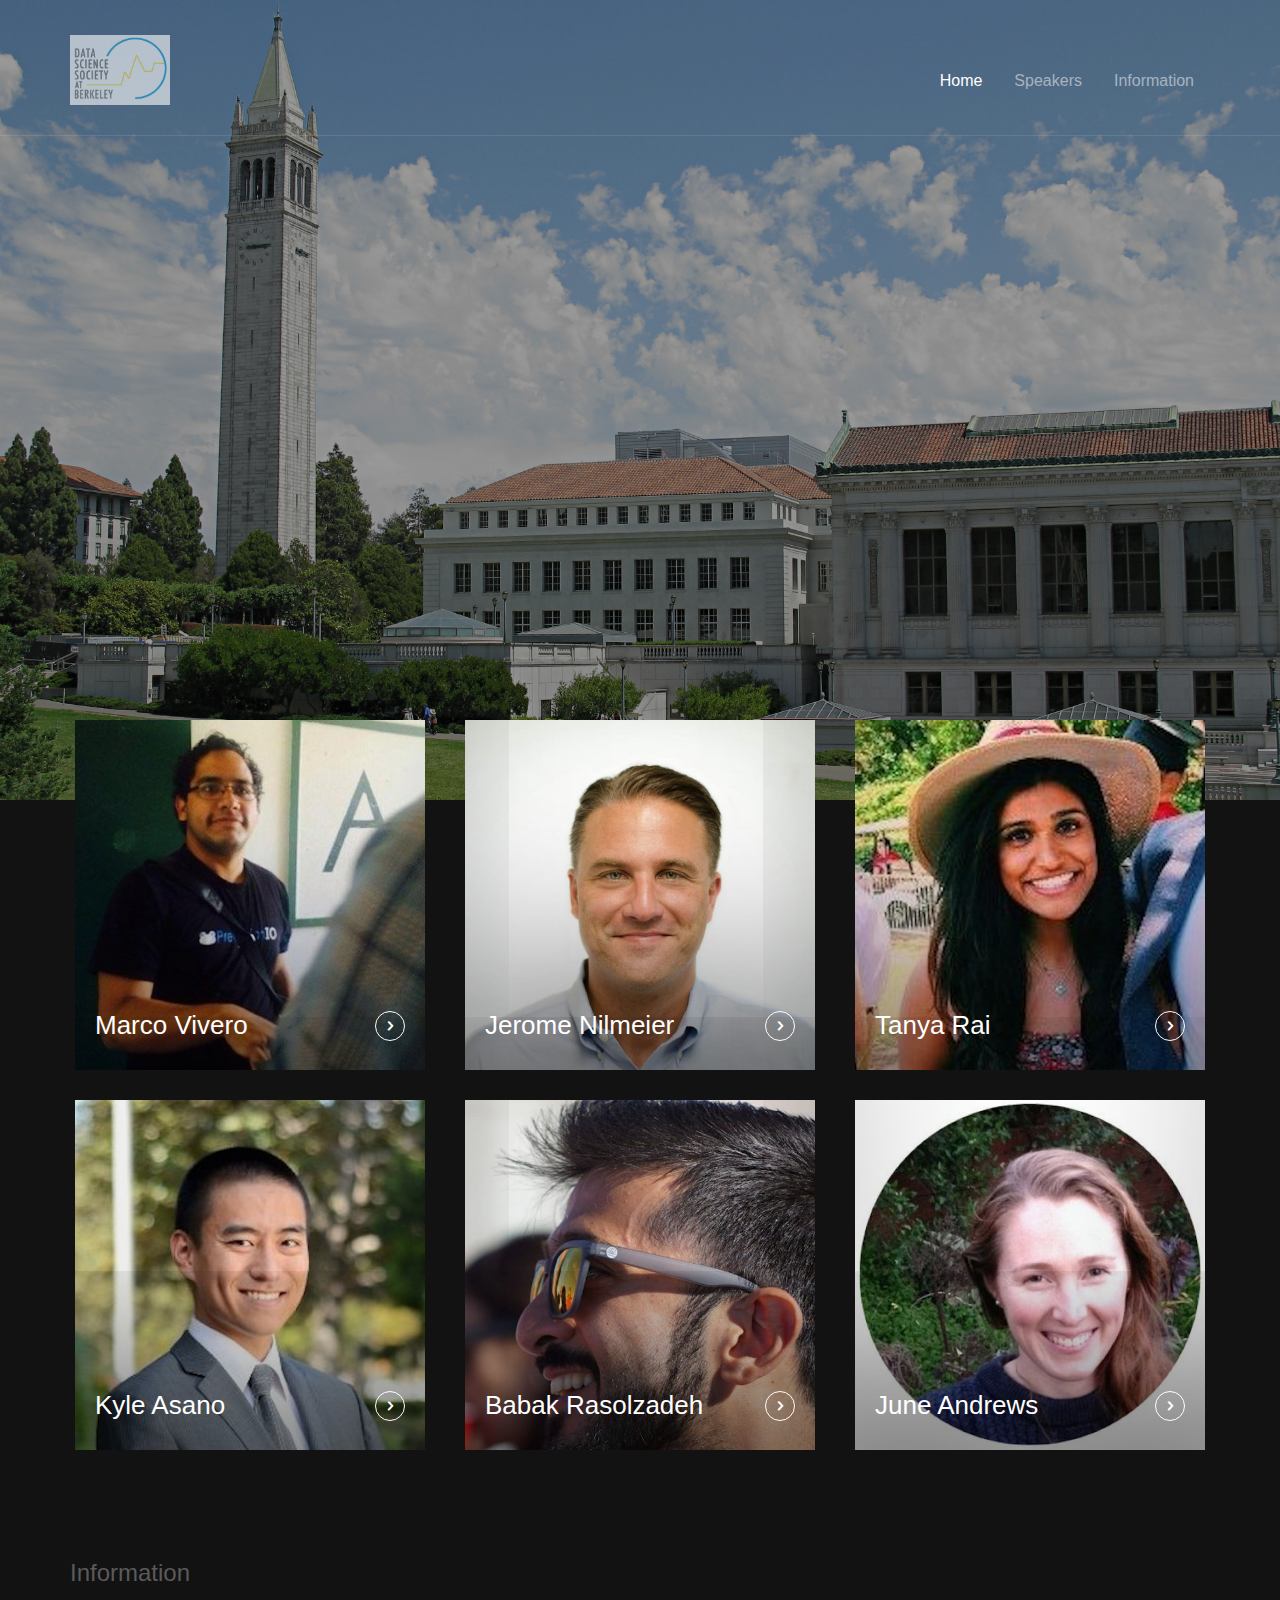
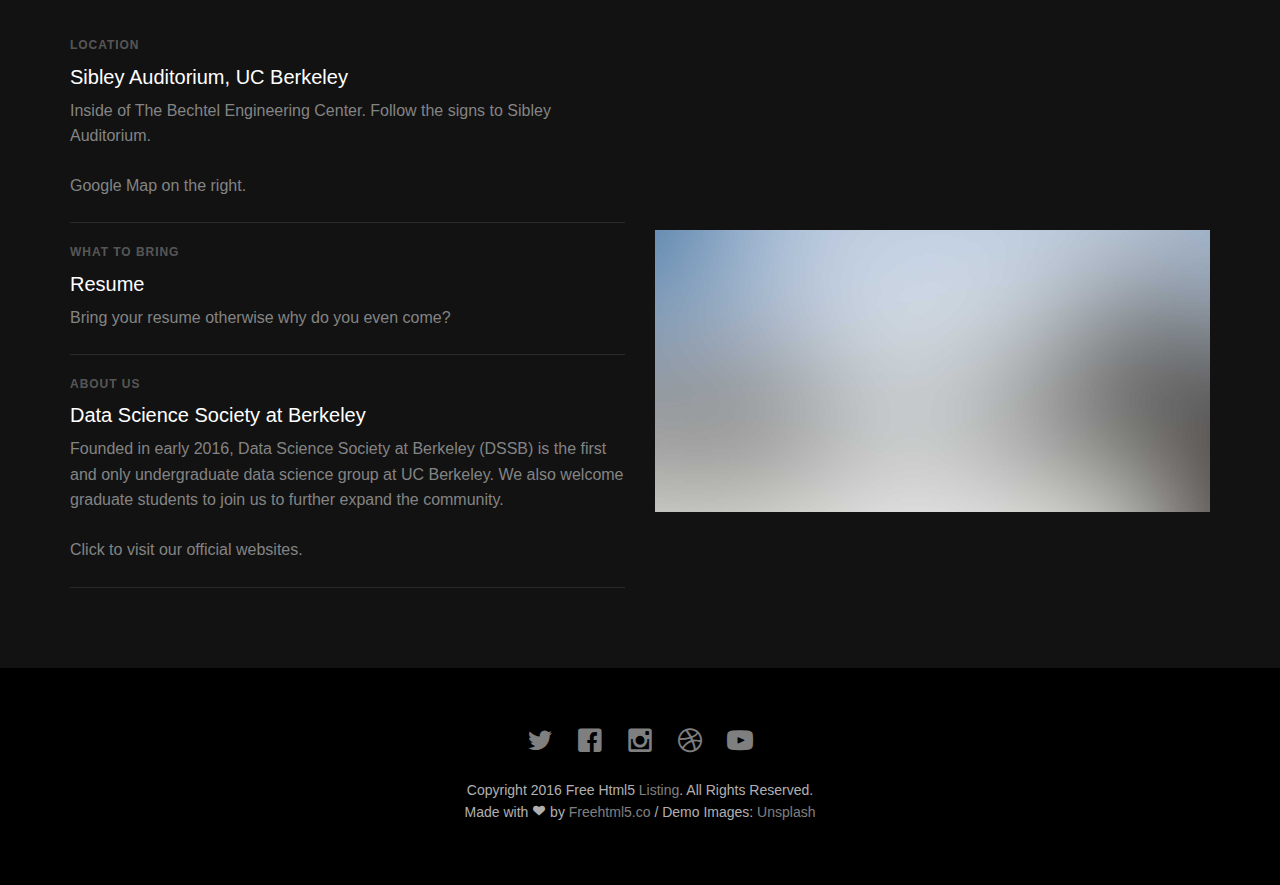
==== commit 90b2d8fa: "made logo smaller and more opaque" ====
--- a/listing/index.html
+++ b/listing/index.html
@@ -71,7 +71,7 @@
 				<div class="container">
 					<div class="nav-header">
 						<a href="#" class="js-fh5co-nav-toggle fh5co-nav-toggle"><i></i></a>
-						<h1 id="fh5co-logo"><a href="index.html"><img src="images/dssb_logo.jpg" alt="Data Science Society at Berkeley" width="150" height="100" id="dssb_logo"></a></h1>
+						<h1 id="fh5co-logo"><a href="#"><img src="images/dssb_logo.jpg" alt="Data Science Society at Berkeley" width="100" height="70" id="dssb_logo"></a></h1>
 						<!-- START #fh5co-menu-wrap -->
 						<nav id="fh5co-menu-wrap" role="navigation">
 							<ul class="sf-menu" id="fh5co-primary-menu">
--- a/listing/css/style.css
+++ b/listing/css/style.css
@@ -1043,7 +1043,7 @@
 
 
 #dssb_logo {
-  opacity: 0.7;
+  opacity: 0.6;
 }
 
 .height-250 {
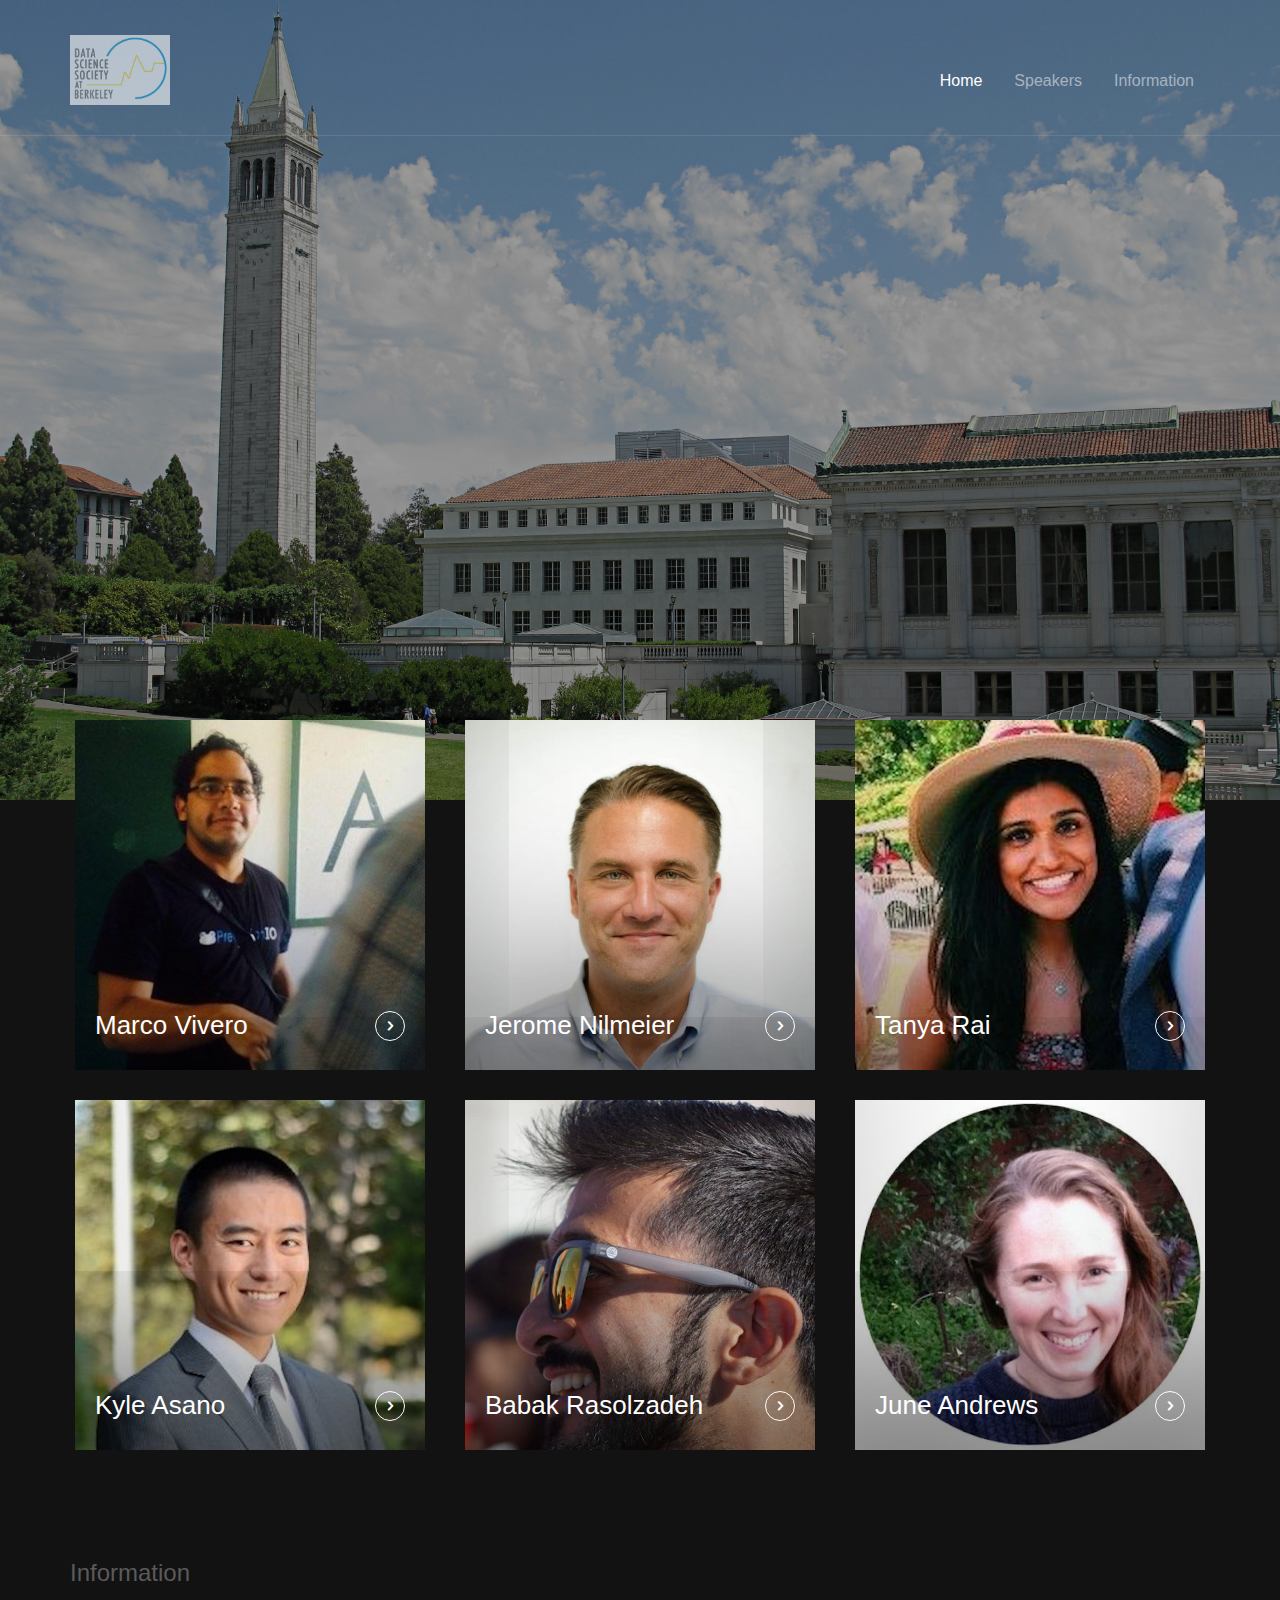
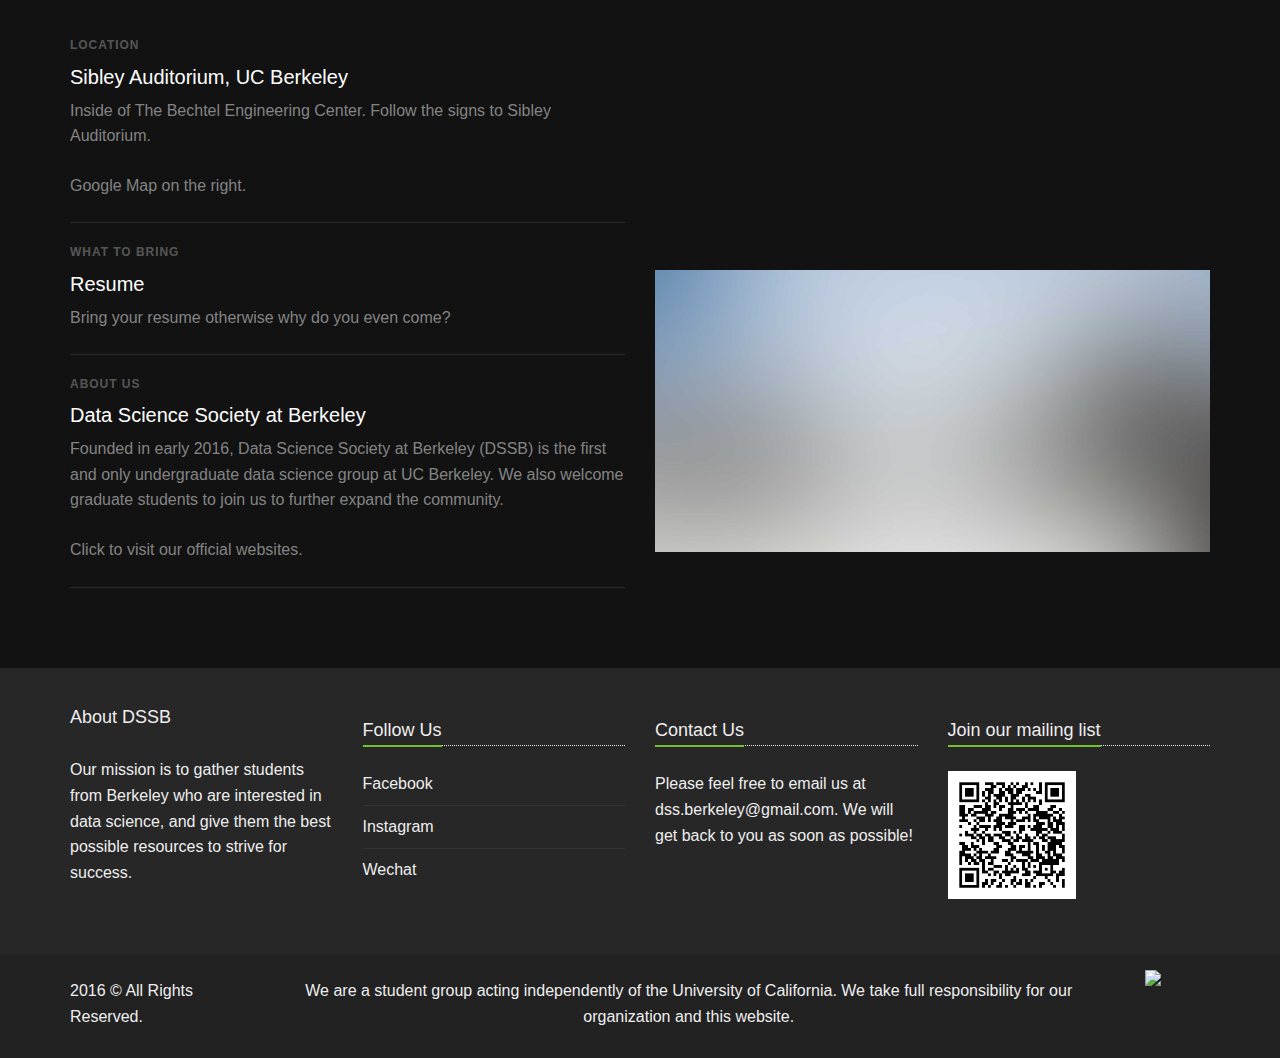
==== commit 3bea1b07: "updated footer" ====
--- a/listing/index.html
+++ b/listing/index.html
@@ -218,7 +218,7 @@
 						</ul>
 					</div>
 					<div class="col-md-6 fh5co-testimonial">
-						<div class="map height-250">
+						<div id="google-map">
 			                <iframe id="google-map" width="100%" height="100%" frameborder="0" scrolling="no" marginheight="0" marginwidth="0" src="https://maps.google.com/maps?f=q&amp;source=s_q&amp;hl=en&amp;geocode=&amp;q=Sibley,+Auditorium,+Berkeley,+CA&amp;aq=0&amp;oq=twitter&amp;sll=37.8713074,-122.261338,17&amp;sspn=0.128789,0.264187&amp;ie=UTF8&amp;hq=Wheeler,+Hall,+Berkeley,+CA&amp;t=m&amp;z=15&amp;iwloc=A&amp;output=embed"></iframe>
 			                <br />
 			                <small>
@@ -226,7 +226,7 @@
 			                </small>
 			                </iframe>
 			            </div>
-			            <div id="dssb height-250">
+			            <div id="dssb-img">
 			            	<img src="images/cover_bg_1.jpg" alt="Free HTML5 Bootstrap Template by FreeHTML5.co" class="img-responsive">
 			            </div>
 					</div>
@@ -234,24 +234,80 @@
 			</div>
 		</div>
 		
-		<footer>
-			<div id="footer">
-				<div class="container">
-					<div class="row">
-						<div class="col-md-6 col-md-offset-3 text-center">
-							<p class="fh5co-social-icons">
-								<a href="#"><i class="icon-twitter2"></i></a>
-								<a href="#"><i class="icon-facebook2"></i></a>
-								<a href="#"><i class="icon-instagram"></i></a>
-								<a href="#"><i class="icon-dribbble2"></i></a>
-								<a href="#"><i class="icon-youtube"></i></a>
-							</p>
-							<p>Copyright 2016 Free Html5 <a href="#">Listing</a>. All Rights Reserved. <br>Made with <i class="icon-heart3"></i> by <a href="http://freehtml5.co/" target="_blank">Freehtml5.co</a> / Demo Images: <a href="https://unsplash.com/" target="_blank">Unsplash</a></p>
-						</div>
-					</div>
-				</div>
-			</div>
-		</footer>
+		<!-- footer -->
+	    <div class="footer-v1">
+	        <div class="footer">
+	            <div class="container">
+	                <div class="row">
+	                    <!-- About -->
+	                    <div class="col-md-3 md-margin-bottom-40">
+	                        <a href="index.html"><h2> About DSSB </h2></a>
+	                        <p>Our mission is to gather students from Berkeley who are interested in data science, and give them the best possible resources to  strive for success.</p>
+
+	                    </div><!--/col-md-3-->
+	                    <!-- End About -->
+
+	                    <!-- Latest -->
+	                    <div class="col-md-3 md-margin-bottom-40">
+	                        <div class="posts">
+	                            <div class="headline"><h2>Follow Us</h2></div>
+	                            <ul class="list-unstyled latest-list">
+	                                <li>
+	                                    <a href="https://www.facebook.com/dssberkeley/?fref=ts">Facebook</a>
+	                                </li>
+	                                <li>
+	                                    <a href="#">Instagram</a>
+	                                </li>
+	                                <li>
+	                                    <a href="#">Wechat</a>
+	                                </li>
+
+	                            </ul>
+	                        </div>
+	                    </div><!--/col-md-3-->
+	                    <!-- End Latest -->
+
+	                    <!-- Link List -->
+	                    <div class="col-md-3 md-margin-bottom-40">
+	                        <div class="headline"><h2>Contact Us</h2></div>
+	                        <p>
+	                        Please feel free to email us at dss.berkeley@gmail.com.  We will get back to you as soon as possible!
+	                        </p>
+	                    </div><!--/col-md-3-->
+	                    <!-- End Link List -->
+
+	                    <!-- Address -->
+	                    <div class="col-md-3 map-img md-margin-bottom-40">
+	                        <div class="headline"><h2>Join our mailing list</h2></div>
+	                        <img src="images/mailinglist.jpg" height="128" width="128">
+	                    </div><!--/col-md-3-->
+	                    <!-- End Address -->
+	                </div>
+	            </div>
+	        </div><!--/footer-->
+
+	        <div class="copyright">
+	            <div class="container">
+	                <div class="row">
+	                    <div class="col-md-2">
+	                        <p>
+	                            2016 &copy; All Rights Reserved.
+	                        </p>
+	                    </div>
+	                    <div class="col-md-9">
+	                        <p class="text-center">
+	                            We are a student group acting independently of the University of California. We take full responsibility for our organization and this website.
+	                        </p>
+	                    </div>
+	                    <div class="col-md-1 map-img">
+	                        <a href="https://www.ocf.berkeley.edu/">
+	                        <img src="https://www.ocf.berkeley.edu/images/hosted-logos/ocfbadge_mini8.png">
+	                        </a>
+	                    </div>
+	                </div>
+	            </div>
+	        </div><!--/copyright-->
+	    </div>
 	
 
 	</div>
--- a/listing/css/style.css
+++ b/listing/css/style.css
@@ -1046,8 +1046,117 @@
   opacity: 0.6;
 }
 
-.height-250 {
+#google-map {
+  height: 290px;
   margin-bottom: 20px;
-  height: 250px;
+}
+
+#dssb-image {
+  height: 290px;
 }
 /*# sourceMappingURL=style.css.map */
+
+/*Import Footers*/
+@import url(footers/footer-v1.css);
+
+
+footer {
+    padding: 100px 0;
+}
+
+
+.footer-v1 .footer {
+    padding: 40px 0;
+    background: #272727;
+}
+
+.footer-v1 .footer p {
+    color: #eee;
+}
+
+.footer-v1 .footer h2 {
+    color: #eee;
+    font-size: 18px;
+    font-weight: 200;
+}
+
+/*Link List*/
+.footer-v1 .link-list li {
+    border-top: solid 1px #353535;
+}
+
+/*Copyright*/
+.footer-v1 .copyright {
+    background: #222;
+    border-top: none;
+    padding: 10px 0 5px;
+}
+
+.footer-v1 .copyright p {
+    color: #eee;
+    margin-top: 14px;
+}
+
+.footer-v1 .copyright a {
+    margin: 0 2px;
+}
+
+.footer-v1 .footer-socials {
+    margin-top: 12px;
+    text-align: right;
+}
+
+.footer-v1 .footer-socials li a {
+    color: #777;
+    font-size: 16px;
+}
+
+/*@media (max-width: 991px) {
+    .footer-v1 .copyright,
+    .footer-v1 .footer-socials {
+        text-align: left;
+    }
+}*/
+
+.latest-list li {
+    padding: 8px 0;
+    border-top: 1px solid #353535;
+}
+
+.latest-list li {
+    padding: 8px 0;
+    border-top: 1px solid #353535;
+}
+
+.latest-list li:first-child {
+    padding-top: 0;
+    border-top: none;
+}
+
+.latest-list li a {
+    color: #eee;
+}
+
+.latest-list small {
+    color: #999;
+    display: block;
+}
+
+
+
+/* Dotted Headlines*/
+
+.headline {
+  display: block;
+  margin: 10px 0 25px 0;
+  border-bottom: 1px dotted #e4e9f0;
+}
+
+.headline h2,
+.headline h3,
+.headline h4 {
+  margin: 0 0 -2px 0;
+  padding-bottom: 5px;
+  display: inline-block;
+  border-bottom: 2px solid #72c02c;
+}
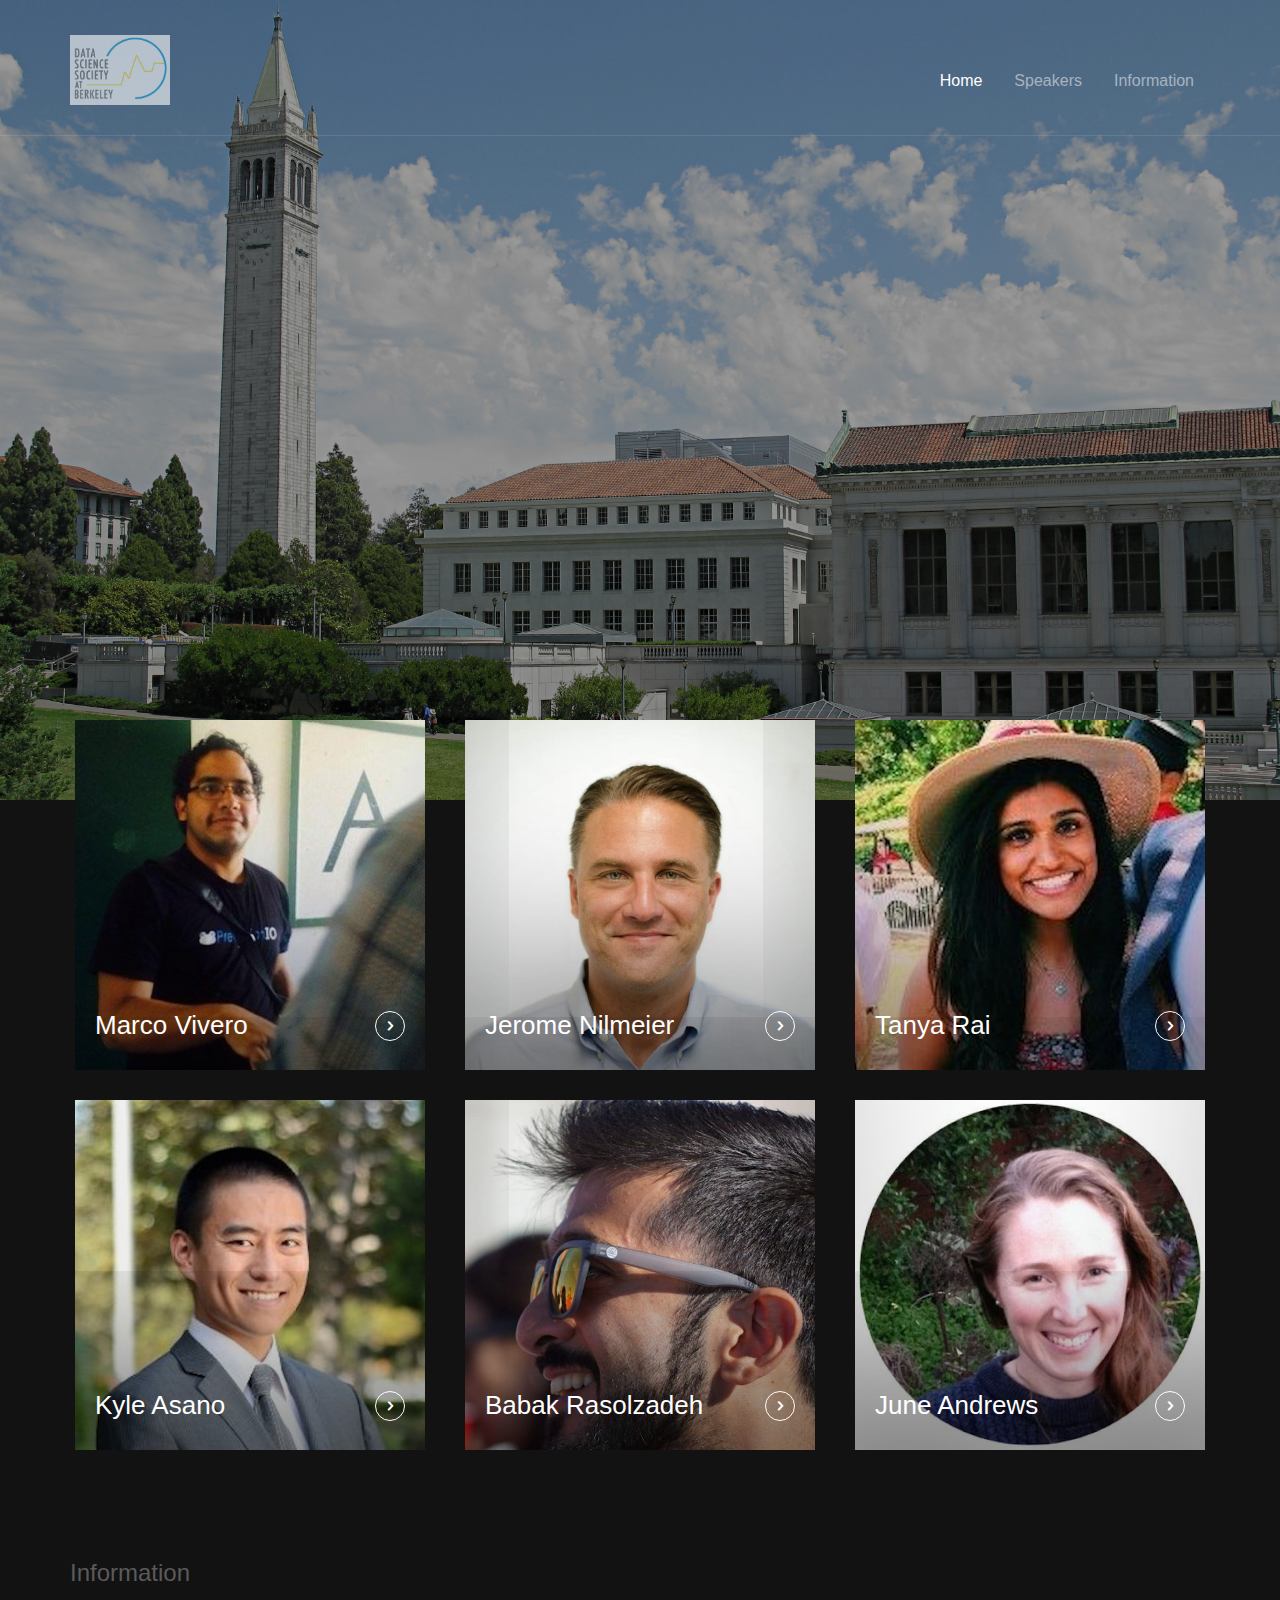
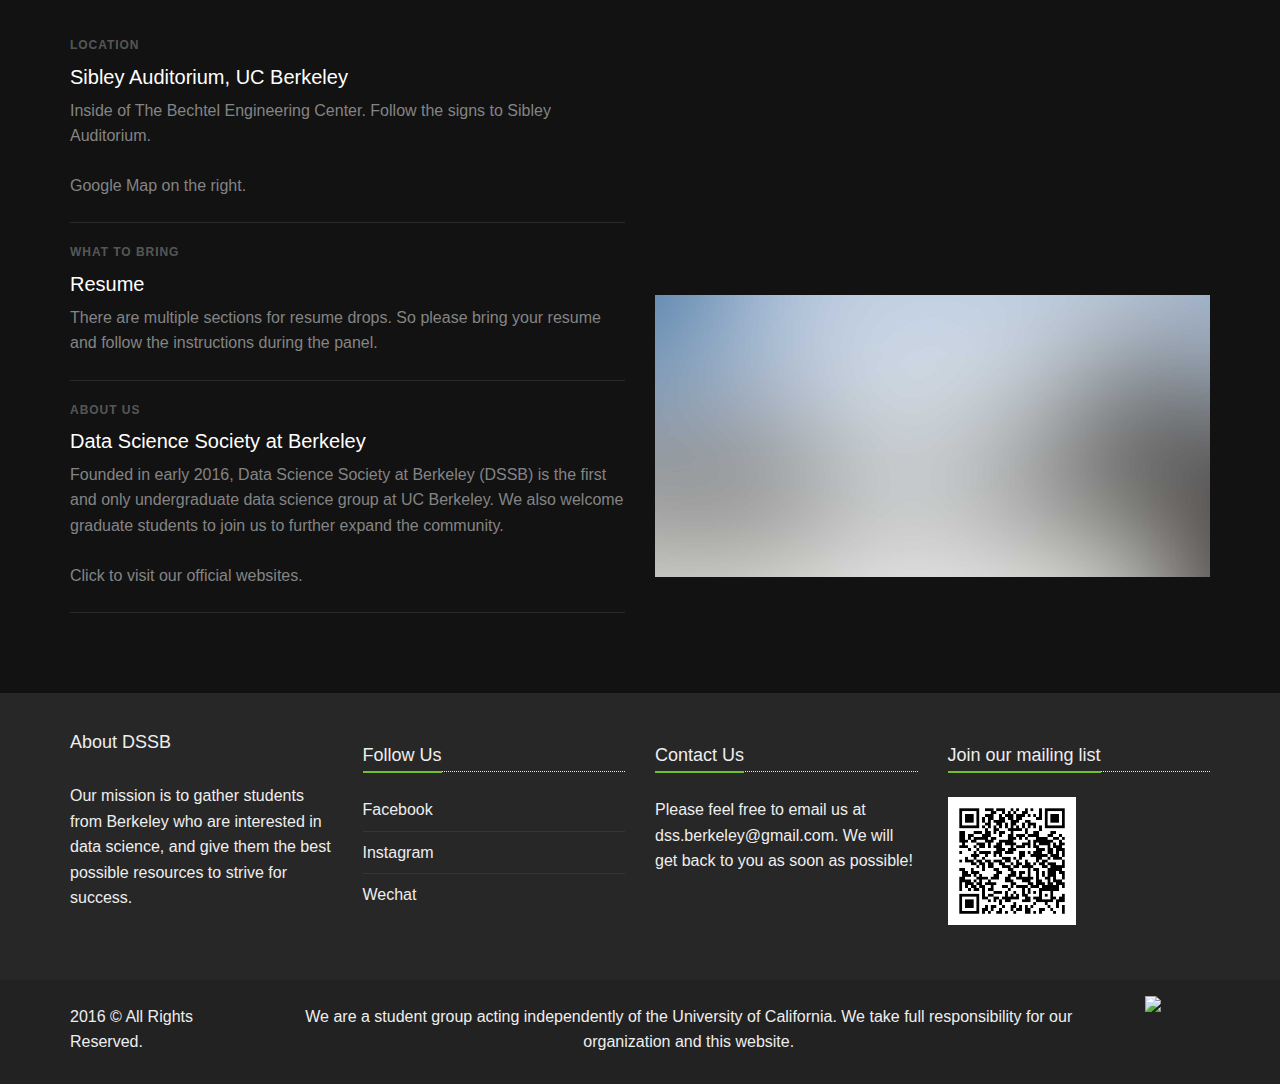
==== commit df9b412b: "updated resume content" ====
--- a/listing/index.html
+++ b/listing/index.html
@@ -204,7 +204,7 @@
 								<a href="#">
 									<span class="fh5co-date">What to Bring</span>
 									<h3>Resume</h3>
-									<p>Bring your resume otherwise why do you even come?</p>
+									<p>There are multiple sections for resume drops. So please bring your resume and follow the instructions during the panel.</p>
 								</a>
 							</li>
 							<li>
--- a/listing/css/style.css
+++ b/listing/css/style.css
@@ -1047,12 +1047,12 @@
 }
 
 #google-map {
-  height: 290px;
-  margin-bottom: 20px;
+  height: 300px;
+  margin-bottom: 35px;
 }
 
 #dssb-image {
-  height: 290px;
+  height: 300px;
 }
 /*# sourceMappingURL=style.css.map */
 
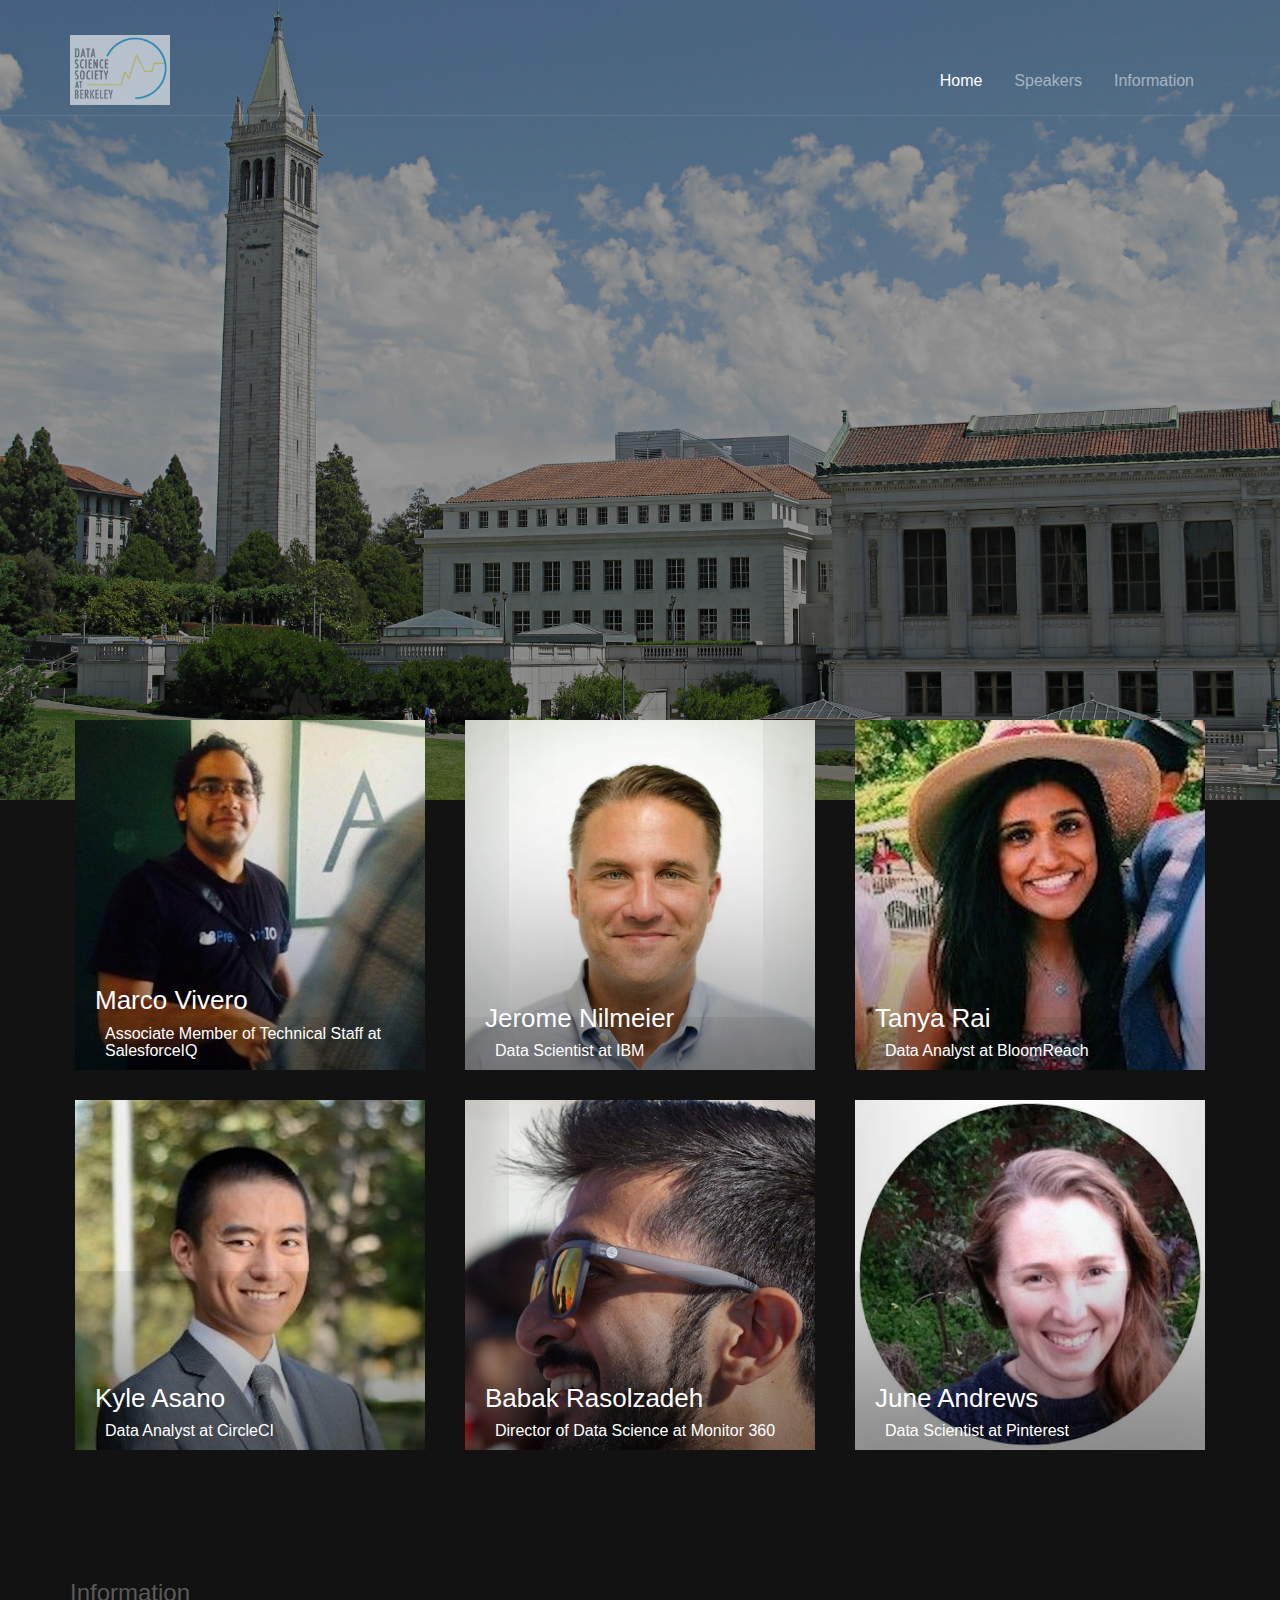
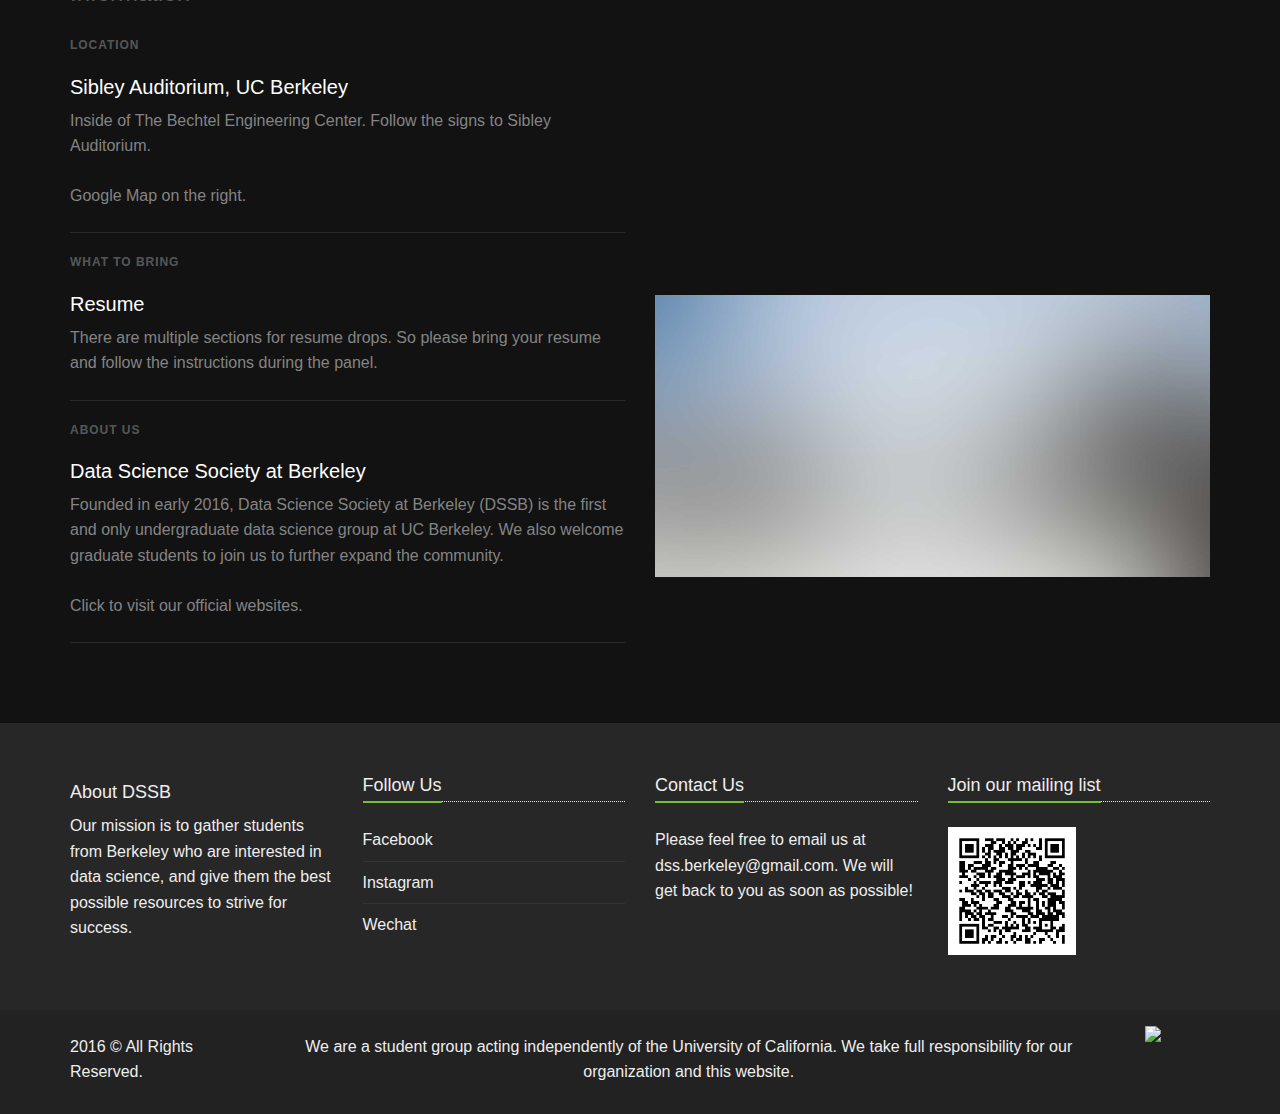
==== commit 2ec73d36: "added speaker titles" ====
--- a/listing/index.html
+++ b/listing/index.html
@@ -114,9 +114,7 @@
 							<img src="images/marco_vivero.jpg" alt="Marco Vivero" class="img-responsive">
 							<div class="fh5co-listing-copy">
 								<h2>Marco Vivero</h2>
-								<span class="icon">
-									<i class="icon-chevron-right"></i>
-								</span>
+								<h4>Associate Member of Technical Staff at SalesforceIQ</h4>
 							</div>
 						</a>
 					</div>
@@ -125,9 +123,7 @@
 							<img src="images/jerome_nilmeier.jpg" alt="Jerome Nilmeier" class="img-responsive">
 							<div class="fh5co-listing-copy">
 								<h2>Jerome Nilmeier</h2>
-								<span class="icon">
-									<i class="icon-chevron-right"></i>
-								</span>
+								<h4>Data Scientist at IBM</h4>
 							</div>
 						</a>
 					</div>
@@ -136,9 +132,7 @@
 							<img src="images/tanya_rai.jpg" alt="Tanya Rai" class="img-responsive">
 							<div class="fh5co-listing-copy">
 								<h2>Tanya Rai</h2>
-								<span class="icon">
-									<i class="icon-chevron-right"></i>
-								</span>
+								<h4>Data Analyst at BloomReach</h4>
 							</div>
 						</a>
 					</div>
@@ -150,9 +144,7 @@
 							<img src="images/kyle_asano.jpg" alt="Kyle Asano" class="img-responsive">
 							<div class="fh5co-listing-copy">
 								<h2>Kyle Asano</h2>
-								<span class="icon">
-									<i class="icon-chevron-right"></i>
-								</span>
+								<h4>Data Analyst at CircleCI</h4>
 							</div>
 						</a>
 					</div>
@@ -161,9 +153,7 @@
 							<img src="images/babak_rasolzadeh.jpg" alt="Babak Rasolzadeh" class="img-responsive">
 							<div class="fh5co-listing-copy">
 								<h2>Babak Rasolzadeh</h2>
-								<span class="icon">
-									<i class="icon-chevron-right"></i>
-								</span>
+								<h4>Director of Data Science at Monitor 360</h4>
 							</div>
 						</a>
 					</div>
@@ -172,9 +162,7 @@
 							<img src="images/june_andrews.jpg" alt="June Andrews" class="img-responsive">
 							<div class="fh5co-listing-copy">
 								<h2>June Andrews</h2>
-								<span class="icon">
-									<i class="icon-chevron-right"></i>
-								</span>
+								<h4>Data Scientist at Pinterest</h4>
 							</div>
 						</a>
 					</div>
--- a/listing/css/style.css
+++ b/listing/css/style.css
@@ -46,7 +46,6 @@
   color: #5a5a5a;
   font-family: "Helvetica Neue", Helvetica, Arial, sans-serif;
   font-weight: 400;
-  margin: 0 0 30px 0;
 }
 
 figure {
@@ -256,6 +255,14 @@
   -webkit-transition: 0.2s;
   -o-transition: 0.2s;
   transition: 0.2s;
+}
+.fh5co-listing-copy h4 {
+  color: #fff;
+  font-size: 16px;
+  -webkit-transition: 0.2s;
+  -o-transition: 0.2s;
+  transition: 0.2s;
+  margin-left: 10px;
 }
 .fh5co-listing .fh5co-item-wrap .fh5co-listing-item .fh5co-listing-copy .icon {
   display: block;
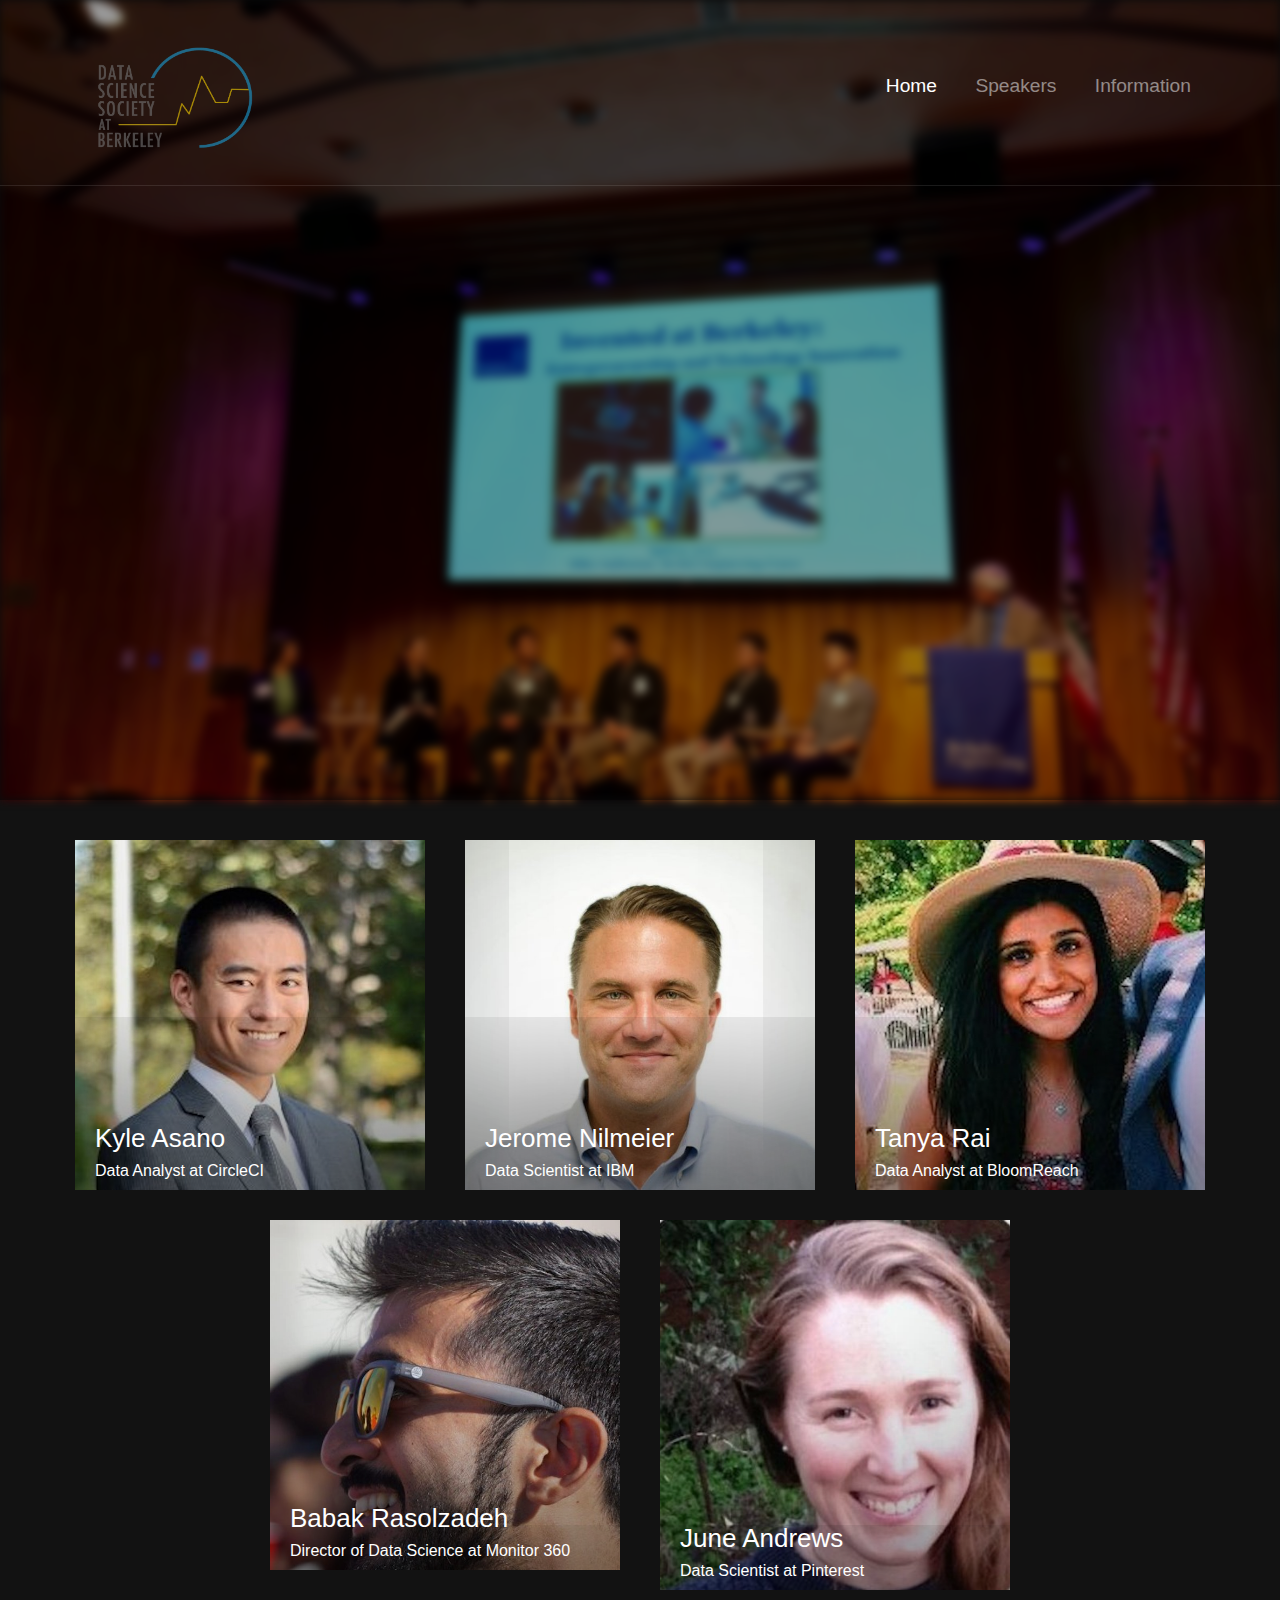
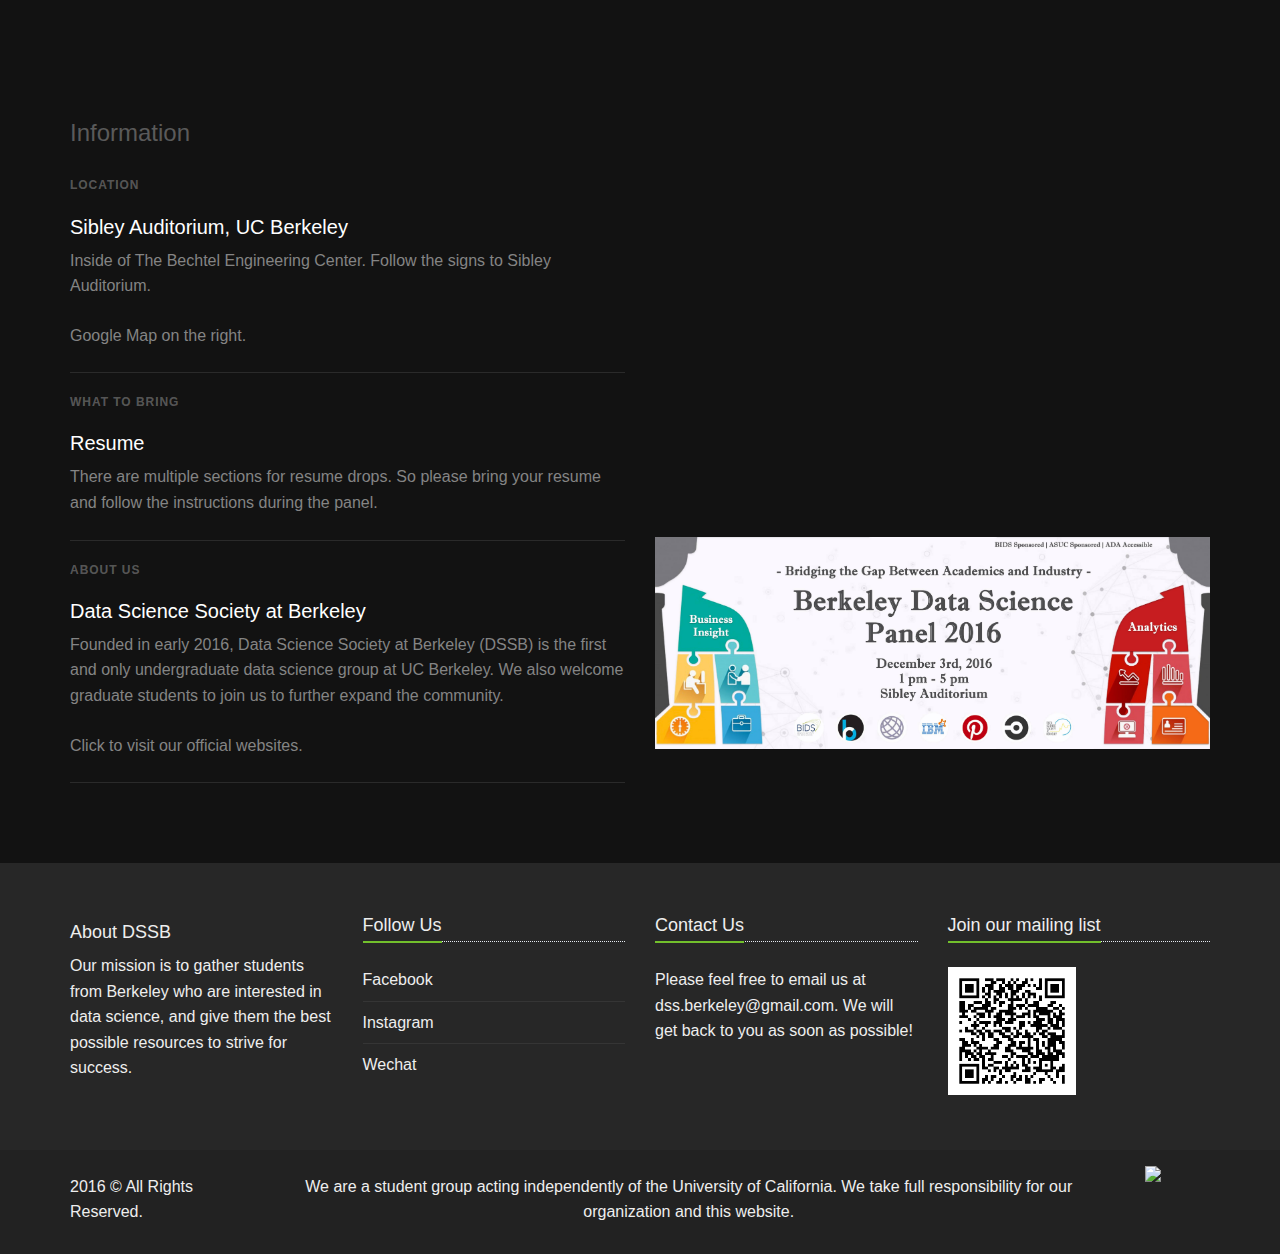
==== commit f6143994: "updated panel page" ====
--- a/listing/index.html
+++ b/listing/index.html
@@ -71,18 +71,18 @@
 				<div class="container">
 					<div class="nav-header">
 						<a href="#" class="js-fh5co-nav-toggle fh5co-nav-toggle"><i></i></a>
-						<h1 id="fh5co-logo"><a href="#"><img src="images/dssb_logo.jpg" alt="Data Science Society at Berkeley" width="100" height="70" id="dssb_logo"></a></h1>
+						<h1 id="fh5co-logo"><a href="#"><img src="images/dssb_logo.png" alt="Data Science Society at Berkeley" width="210" height="140" id="dssb_logo"></a></h1>
 						<!-- START #fh5co-menu-wrap -->
 						<nav id="fh5co-menu-wrap" role="navigation">
 							<ul class="sf-menu" id="fh5co-primary-menu">
 								<li class="active">
-									<a href="#home">Home</a>
+									<a href="#home" style="font-size: larger">Home</a>
 								</li>
 								<li>
-									<a href="#speakers">Speakers</a>
+									<a href="#speakers" style="font-size: larger">Speakers</a>
 								</li>
 								<li>
-									<a href="#info">Information</a>
+									<a href="#info" style="font-size: larger">Information</a>
 								</li>
 							</ul>
 						</nav>
@@ -95,26 +95,28 @@
 		
 		<div class="fh5co-hero" id="home">
 			<div class="fh5co-overlay"></div>
-			<div class="fh5co-cover text-center" data-stellar-background-ratio="0.5" style="background-image: url(images/ucberkeley_campus.jpg);">
+			<div class="fh5co-cover text-center" data-stellar-background-ratio="0.5">
+				<img src="images/bg2.jpg" alt="" style="filter: blur(5px); object-fit: cover; height: 100%; width: 100%;">
 				<div class="desc animate-box">
 					<h2><strong>Data Science Career Panel</strong></h2>
 					<h4>Saturday, December 3rd, Sibley Auditorium, UC Berkeley</h4>
 					<!-- <span>Lovely Crafted by <a href="http://frehtml5.co/" target="_blank" class="fh5co-site-name">FREEHTML5.co</a></span> -->
-					<span><a class="btn btn-primary btn-lg" href="#speakers">Get Started</a></span>
+					<span><a class="btn btn-primary btn-lg" href="https://www.eventbrite.com/e/berkeley-data-science-panel-2016-tickets-29724968180">Purchase Ticket</a></span>
 				</div>
 			</div>
+
 		</div>
 
 
-		<div class="fh5co-listing" id="speakers">
+		<div class="fh5co-listing" id="speakers" style="margin-top: 40px;">
 			<div class="container">
 				<div class="row">
 					<div class="col-md-4 col-sm-4 fh5co-item-wrap">
 						<a class="fh5co-listing-item">
-							<img src="images/marco_vivero.jpg" alt="Marco Vivero" class="img-responsive">
-							<div class="fh5co-listing-copy">
-								<h2>Marco Vivero</h2>
-								<h4>Associate Member of Technical Staff at SalesforceIQ</h4>
+							<img src="images/kyle_asano.jpg" alt="Kyle Asano" class="img-responsive">
+							<div class="fh5co-listing-copy">
+								<h2>Kyle Asano</h2>
+								<h4>Data Analyst at CircleCI</h4>
 							</div>
 						</a>
 					</div>
@@ -136,18 +138,12 @@
 							</div>
 						</a>
 					</div>
+				</div>
 					
 					<!-- END 3 row -->
-
-					<div class="col-md-4 col-sm-4 fh5co-item-wrap">
-						<a class="fh5co-listing-item">
-							<img src="images/kyle_asano.jpg" alt="Kyle Asano" class="img-responsive">
-							<div class="fh5co-listing-copy">
-								<h2>Kyle Asano</h2>
-								<h4>Data Analyst at CircleCI</h4>
-							</div>
-						</a>
-					</div>
+				<div class="row">
+					<div class="col-md-2 col-sm-2 fh5co-item-wrap"></div>
+					
 					<div class="col-md-4 col-sm-4 fh5co-item-wrap">
 						<a class="fh5co-listing-item">
 							<img src="images/babak_rasolzadeh.jpg" alt="Babak Rasolzadeh" class="img-responsive">
@@ -166,10 +162,9 @@
 							</div>
 						</a>
 					</div>
+					<div class="col-md-2 col-sm-2 fh5co-item-wrap"></div>
+				</div>
 					<!-- END 3 row -->
-
-
-				</div>
 			</div>
 		</div>
 
@@ -206,6 +201,9 @@
 						</ul>
 					</div>
 					<div class="col-md-6 fh5co-testimonial">
+						<br>
+						<br>
+						<br>
 						<div id="google-map">
 			                <iframe id="google-map" width="100%" height="100%" frameborder="0" scrolling="no" marginheight="0" marginwidth="0" src="https://maps.google.com/maps?f=q&amp;source=s_q&amp;hl=en&amp;geocode=&amp;q=Sibley,+Auditorium,+Berkeley,+CA&amp;aq=0&amp;oq=twitter&amp;sll=37.8713074,-122.261338,17&amp;sspn=0.128789,0.264187&amp;ie=UTF8&amp;hq=Wheeler,+Hall,+Berkeley,+CA&amp;t=m&amp;z=15&amp;iwloc=A&amp;output=embed"></iframe>
 			                <br />
@@ -214,8 +212,9 @@
 			                </small>
 			                </iframe>
 			            </div>
+			            <br>
 			            <div id="dssb-img">
-			            	<img src="images/cover_bg_1.jpg" alt="Free HTML5 Bootstrap Template by FreeHTML5.co" class="img-responsive">
+			            	<img src="images/ds_panel.jpg" alt="Free HTML5 Bootstrap Template by FreeHTML5.co" class="img-responsive">
 			            </div>
 					</div>
 				</div>
--- a/listing/css/style.css
+++ b/listing/css/style.css
@@ -262,7 +262,6 @@
   -webkit-transition: 0.2s;
   -o-transition: 0.2s;
   transition: 0.2s;
-  margin-left: 10px;
 }
 .fh5co-listing .fh5co-item-wrap .fh5co-listing-item .fh5co-listing-copy .icon {
   display: block;
@@ -302,6 +301,9 @@
 .fh5co-listing .fh5co-item-wrap .fh5co-listing-item:hover .fh5co-listing-copy h2 {
   margin-left: 10px;
 }
+.fh5co-listing .fh5co-item-wrap .fh5co-listing-item:hover .fh5co-listing-copy h4 {
+  margin-left: 10px;
+}
 .fh5co-listing .fh5co-item-wrap .fh5co-listing-item:hover .fh5co-listing-copy .icon {
   margin-right: 10px;
 }
